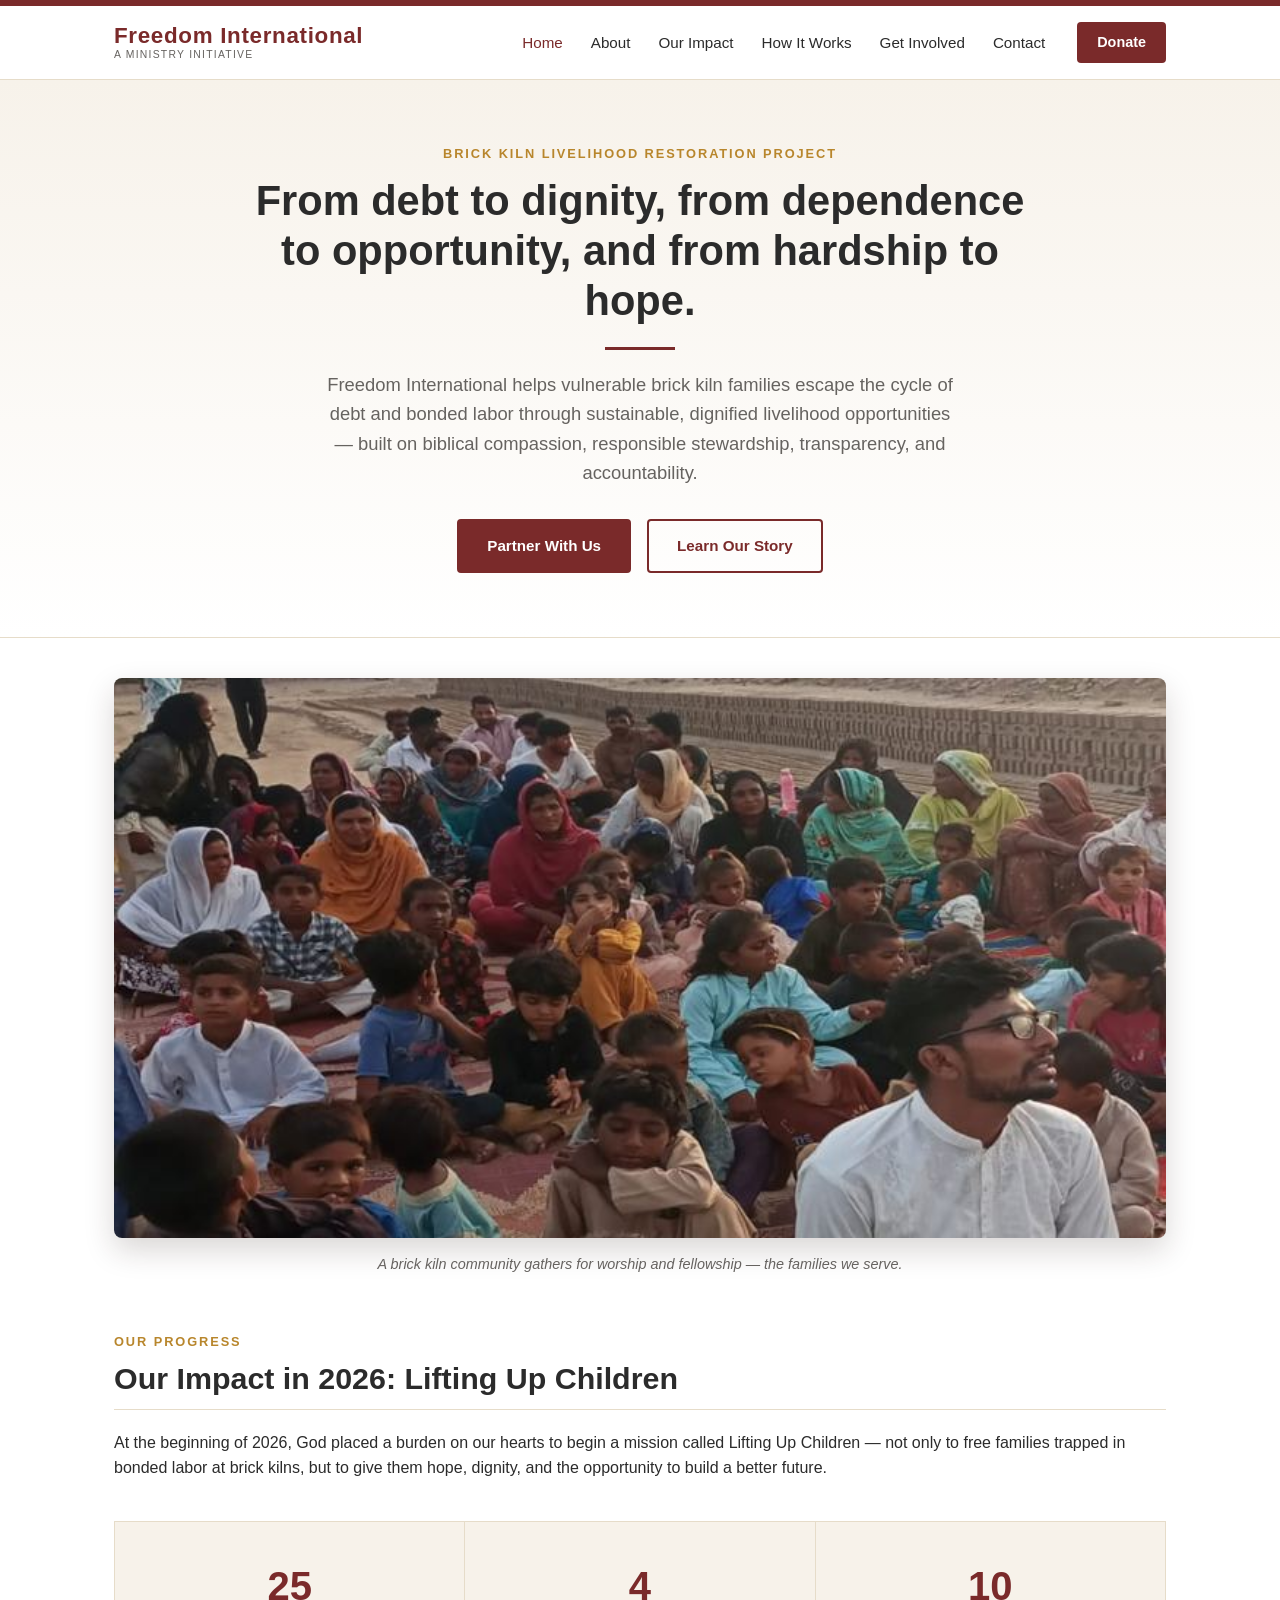
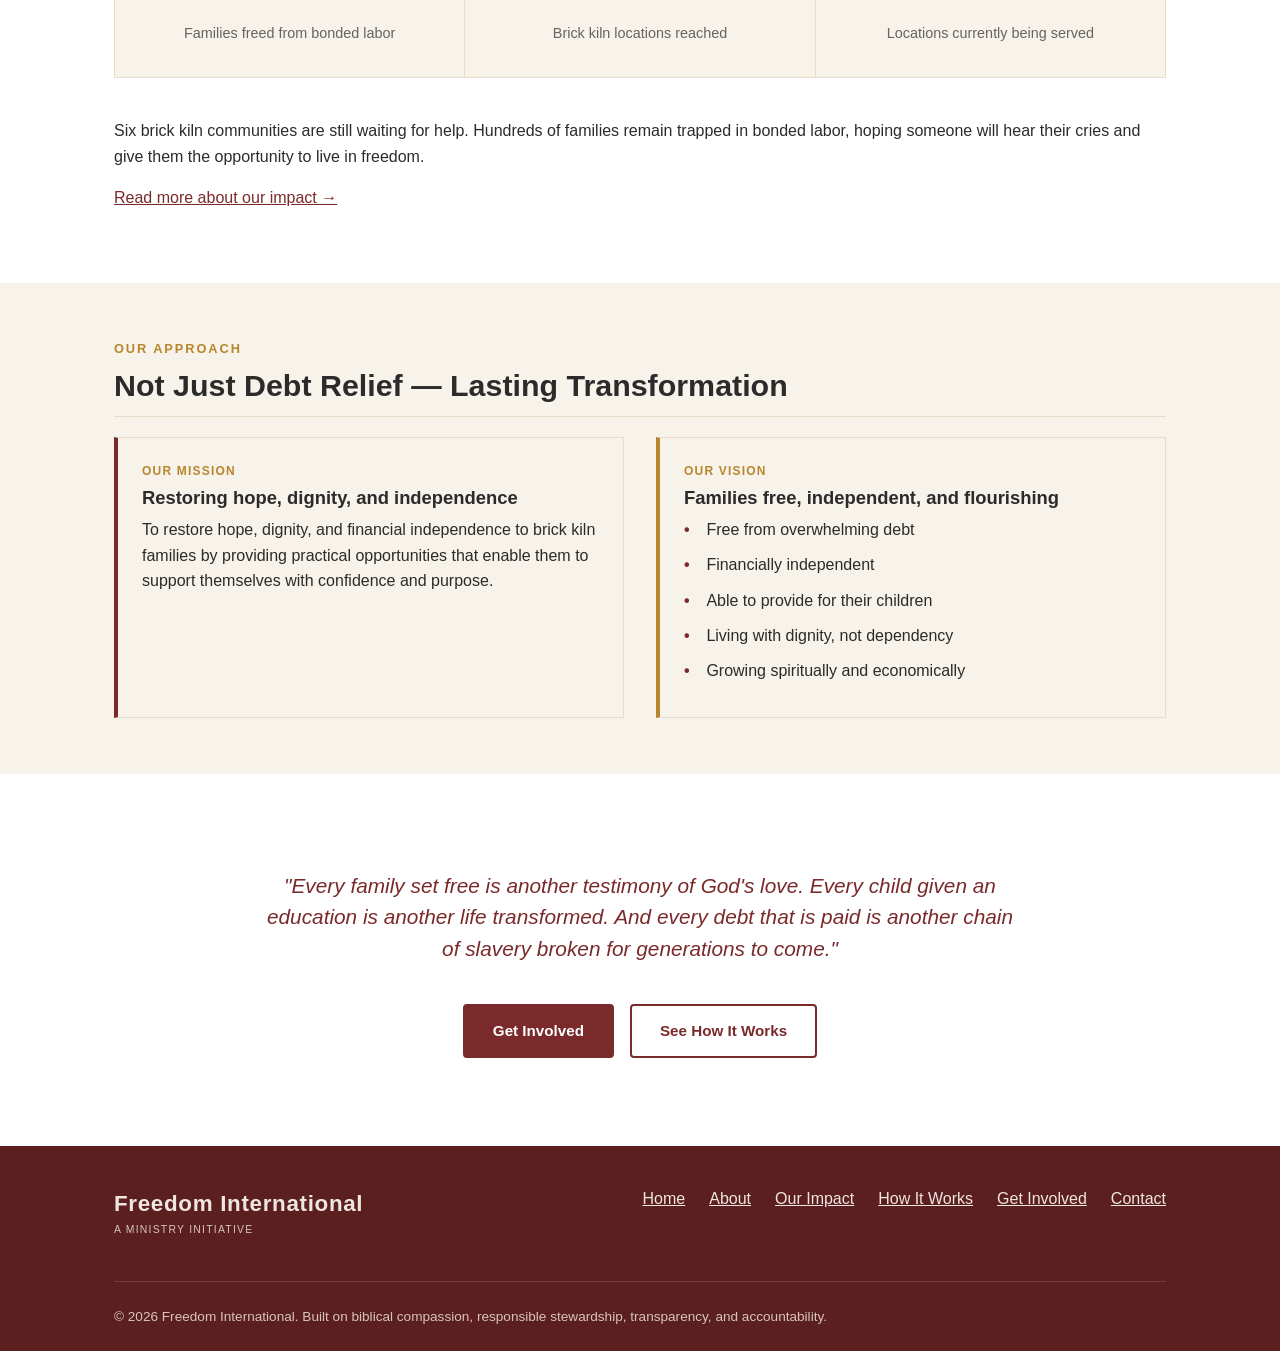
==== index.html @ 9e9b5066 "Add community photo to homepage Feature a photo of a brick kiln community gathered for worship and m" ====
<!DOCTYPE html>
<html lang="en">
<head>
<meta charset="UTF-8">
<meta name="viewport" content="width=device-width, initial-scale=1.0">
<title>Freedom International | Brick Kiln Livelihood Restoration Project</title>
<meta name="description" content="Freedom International helps brick kiln families in bonded labor move from debt to dignity through debt relief, livelihood opportunities, and education.">
<link rel="stylesheet" href="styles.css">
</head>
<body>
<div class="top-bar"></div>

<header class="site-header">
  <div class="container">
    <a href="index.html" class="brand">
      <span class="brand-name">Freedom International</span>
      <span class="brand-tagline">A Ministry Initiative</span>
    </a>
    <button class="nav-toggle" aria-label="Toggle menu" aria-expanded="false">
      <span></span><span></span><span></span>
    </button>
    <div class="nav-right">
      <nav class="main-nav">
        <ul>
          <li><a href="index.html" class="active">Home</a></li>
          <li><a href="about.html">About</a></li>
          <li><a href="impact.html">Our Impact</a></li>
          <li><a href="how-it-works.html">How It Works</a></li>
          <li><a href="get-involved.html">Get Involved</a></li>
          <li><a href="contact.html">Contact</a></li>
        </ul>
      </nav>
      <a href="get-involved.html" class="header-cta">Donate</a>
    </div>
  </div>
</header>

<section class="hero">
  <div class="container">
    <div class="eyebrow">Brick Kiln Livelihood Restoration Project</div>
    <h1>From debt to dignity, from dependence to opportunity, and from hardship to hope.</h1>
    <hr class="hero-rule">
    <p class="lead">Freedom International helps vulnerable brick kiln families escape the cycle of debt and bonded labor through sustainable, dignified livelihood opportunities &mdash; built on biblical compassion, responsible stewardship, transparency, and accountability.</p>
    <div class="btn-row">
      <a href="get-involved.html" class="btn btn-primary">Partner With Us</a>
      <a href="about.html" class="btn btn-secondary">Learn Our Story</a>
    </div>
  </div>
</section>

<section class="photo-feature">
  <div class="container">
    <figure>
      <img src="assets/brick-kiln-community-gathering.jpg" alt="Families gathered together near a brick kiln for worship and music" loading="lazy">
      <figcaption>A brick kiln community gathers for worship and fellowship &mdash; the families we serve.</figcaption>
    </figure>
  </div>
</section>

<section class="section">
  <div class="container">
    <div class="eyebrow">Our Progress</div>
    <h2>Our Impact in 2026: Lifting Up Children</h2>
    <p>At the beginning of 2026, God placed a burden on our hearts to begin a mission called Lifting Up Children &mdash; not only to free families trapped in bonded labor at brick kilns, but to give them hope, dignity, and the opportunity to build a better future.</p>
    <div class="stats">
      <div class="stat">
        <div class="number">25</div>
        <div class="label">Families freed from bonded labor</div>
      </div>
      <div class="stat">
        <div class="number">4</div>
        <div class="label">Brick kiln locations reached</div>
      </div>
      <div class="stat">
        <div class="number">10</div>
        <div class="label">Locations currently being served</div>
      </div>
    </div>
    <p>Six brick kiln communities are still waiting for help. Hundreds of families remain trapped in bonded labor, hoping someone will hear their cries and give them the opportunity to live in freedom.</p>
    <p><a href="impact.html">Read more about our impact &rarr;</a></p>
  </div>
</section>

<section class="section section-alt">
  <div class="container">
    <div class="eyebrow">Our Approach</div>
    <h2>Not Just Debt Relief &mdash; Lasting Transformation</h2>
    <div class="two-col">
      <div class="callout">
        <div class="callout-label">Our Mission</div>
        <h3>Restoring hope, dignity, and independence</h3>
        <p>To restore hope, dignity, and financial independence to brick kiln families by providing practical opportunities that enable them to support themselves with confidence and purpose.</p>
      </div>
      <div class="callout gold">
        <div class="callout-label">Our Vision</div>
        <h3>Families free, independent, and flourishing</h3>
        <ul class="check-list">
          <li>Free from overwhelming debt</li>
          <li>Financially independent</li>
          <li>Able to provide for their children</li>
          <li>Living with dignity, not dependency</li>
          <li>Growing spiritually and economically</li>
        </ul>
      </div>
    </div>
  </div>
</section>

<section class="section">
  <div class="container">
    <p class="pull-quote">"Every family set free is another testimony of God's love. Every child given an education is another life transformed. And every debt that is paid is another chain of slavery broken for generations to come."</p>
    <div class="btn-row">
      <a href="get-involved.html" class="btn btn-primary">Get Involved</a>
      <a href="how-it-works.html" class="btn btn-secondary">See How It Works</a>
    </div>
  </div>
</section>

<footer class="site-footer">
  <div class="container">
    <div class="footer-grid">
      <div>
        <span class="brand-name" style="color:#f0e6e0;">Freedom International</span>
        <p class="brand-tagline" style="color:#d8c4bd;">A Ministry Initiative</p>
      </div>
      <nav class="footer-nav">
        <ul>
          <li><a href="index.html">Home</a></li>
          <li><a href="about.html">About</a></li>
          <li><a href="impact.html">Our Impact</a></li>
          <li><a href="how-it-works.html">How It Works</a></li>
          <li><a href="get-involved.html">Get Involved</a></li>
          <li><a href="contact.html">Contact</a></li>
        </ul>
      </nav>
    </div>
    <div class="footer-note">&copy; 2026 Freedom International. Built on biblical compassion, responsible stewardship, transparency, and accountability.</div>
  </div>
</footer>

<script src="script.js"></script>
</body>
</html>
---- styles.css ----
/* Freedom International — shared site styles */

:root {
  --maroon: #7a2a2a;
  --maroon-dark: #5c1f1f;
  --gold: #b8862c;
  --cream: #f7f2ea;
  --cream-border: #e6dcc9;
  --text: #2b2b2b;
  --text-light: #666360;
  --white: #ffffff;
  --font-heading: 'Helvetica Neue', Helvetica, Arial, sans-serif;
  --font-sans: -apple-system, BlinkMacSystemFont, 'Segoe UI', Roboto, Helvetica, Arial, sans-serif;
  --max-width: 1100px;
}

* {
  box-sizing: border-box;
}

html {
  scroll-behavior: smooth;
}

body {
  margin: 0;
  font-family: var(--font-sans);
  color: var(--text);
  line-height: 1.6;
  background: var(--white);
}

img {
  max-width: 100%;
  display: block;
}

a {
  color: var(--maroon);
}

h1, h2, h3, h4 {
  font-family: var(--font-heading);
  color: var(--text);
  line-height: 1.2;
  margin: 0 0 0.5em;
}

p {
  margin: 0 0 1em;
}

.container {
  max-width: var(--max-width);
  margin: 0 auto;
  padding: 0 1.5rem;
}

/* Top accent bar */
.top-bar {
  height: 6px;
  background: var(--maroon);
}

/* Header / nav */
.site-header {
  background: var(--white);
  border-bottom: 1px solid var(--cream-border);
  position: sticky;
  top: 0;
  z-index: 100;
}

.site-header .container {
  display: flex;
  align-items: center;
  justify-content: space-between;
  padding-top: 1rem;
  padding-bottom: 1rem;
}

.brand {
  display: flex;
  flex-direction: column;
  text-decoration: none;
  line-height: 1.1;
}

.brand-name {
  font-family: var(--font-heading);
  font-size: 1.4rem;
  font-weight: bold;
  color: var(--maroon);
  letter-spacing: 0.03em;
}

.brand-tagline {
  font-size: 0.65rem;
  letter-spacing: 0.12em;
  color: var(--text-light);
  text-transform: uppercase;
}

.nav-toggle {
  display: none;
  flex-direction: column;
  justify-content: center;
  gap: 5px;
  width: 32px;
  height: 32px;
  background: none;
  border: none;
  cursor: pointer;
  padding: 0;
}

.nav-toggle span {
  display: block;
  height: 2px;
  background: var(--maroon);
  border-radius: 1px;
}

.main-nav ul {
  display: flex;
  gap: 1.75rem;
  list-style: none;
  margin: 0;
  padding: 0;
}

.main-nav a {
  color: var(--text);
  text-decoration: none;
  font-size: 0.95rem;
  font-weight: 500;
}

.main-nav a:hover,
.main-nav a.active {
  color: var(--maroon);
}

.header-cta {
  display: inline-block;
  background: var(--maroon);
  color: var(--white) !important;
  padding: 0.55rem 1.25rem;
  border-radius: 4px;
  text-decoration: none;
  font-weight: 600;
  font-size: 0.9rem;
  white-space: nowrap;
}

.header-cta:hover {
  background: var(--maroon-dark);
}

.nav-right {
  display: flex;
  align-items: center;
  gap: 2rem;
}

/* Hero */
.hero {
  background: linear-gradient(180deg, var(--cream) 0%, var(--white) 100%);
  padding: 4rem 0;
  text-align: center;
  border-bottom: 1px solid var(--cream-border);
}

.hero .eyebrow {
  text-transform: uppercase;
  letter-spacing: 0.15em;
  color: var(--gold);
  font-size: 0.8rem;
  font-weight: 700;
  margin-bottom: 0.75rem;
}

.hero h1 {
  font-size: 2.6rem;
  max-width: 780px;
  margin-left: auto;
  margin-right: auto;
}

.hero .lead {
  font-size: 1.15rem;
  color: var(--text-light);
  max-width: 640px;
  margin: 1rem auto 2rem;
}

.hero-rule {
  width: 70px;
  height: 3px;
  background: var(--maroon);
  margin: 1.25rem auto;
  border: none;
}

.btn-row {
  display: flex;
  gap: 1rem;
  justify-content: center;
  flex-wrap: wrap;
}

.btn {
  display: inline-block;
  padding: 0.8rem 1.75rem;
  border-radius: 4px;
  text-decoration: none;
  font-weight: 600;
  font-size: 0.95rem;
  border: 2px solid var(--maroon);
}

.btn-primary {
  background: var(--maroon);
  color: var(--white);
}

.btn-primary:hover {
  background: var(--maroon-dark);
  border-color: var(--maroon-dark);
}

.btn-secondary {
  background: transparent;
  color: var(--maroon);
}

.btn-secondary:hover {
  background: var(--cream);
}

/* Stats */
.stats {
  display: grid;
  grid-template-columns: repeat(auto-fit, minmax(160px, 1fr));
  gap: 1px;
  background: var(--cream-border);
  border: 1px solid var(--cream-border);
  margin: 2.5rem 0;
}

.stat {
  background: var(--cream);
  text-align: center;
  padding: 2rem 1rem;
}

.stat .number {
  font-family: var(--font-heading);
  font-size: 2.5rem;
  color: var(--maroon);
  font-weight: bold;
}

.stat .label {
  font-size: 0.9rem;
  color: var(--text-light);
  margin-top: 0.25rem;
}

/* Feature photo */
.photo-feature {
  padding: 2.5rem 0 0;
}

.photo-feature figure {
  margin: 0;
}

.photo-feature img {
  width: 100%;
  max-height: 560px;
  object-fit: cover;
  border-radius: 8px;
  box-shadow: 0 12px 30px rgba(43, 30, 20, 0.18);
}

.photo-feature figcaption {
  text-align: center;
  font-style: italic;
  color: var(--text-light);
  font-size: 0.9rem;
  margin-top: 0.9rem;
}

/* Sections */
.section {
  padding: 3.5rem 0;
}

.section-alt {
  background: var(--cream);
}

.eyebrow {
  text-transform: uppercase;
  letter-spacing: 0.15em;
  color: var(--gold);
  font-size: 0.8rem;
  font-weight: 700;
  margin-bottom: 0.5rem;
}

.section h2 {
  font-size: 1.9rem;
  border-bottom: 1px solid var(--cream-border);
  padding-bottom: 0.75rem;
  margin-bottom: 1.25rem;
}

.two-col {
  display: grid;
  grid-template-columns: 1fr 1fr;
  gap: 2rem;
}

@media (max-width: 700px) {
  .two-col {
    grid-template-columns: 1fr;
  }
}

/* Boxed callouts (mirrors PDF's cream boxes with colored left border) */
.callout {
  background: var(--cream);
  border: 1px solid var(--cream-border);
  border-left: 4px solid var(--maroon);
  padding: 1.5rem;
}

.callout.gold {
  border-left-color: var(--gold);
}

.callout .callout-label {
  text-transform: uppercase;
  letter-spacing: 0.1em;
  font-size: 0.75rem;
  color: var(--gold);
  font-weight: 700;
  margin-bottom: 0.4rem;
}

.callout h3 {
  font-size: 1.15rem;
  margin-bottom: 0.5rem;
}

/* Lists */
.check-list {
  list-style: none;
  padding: 0;
  margin: 0;
}

.check-list li {
  position: relative;
  padding-left: 1.4rem;
  margin-bottom: 0.6rem;
}

.check-list li::before {
  content: '\2022';
  color: var(--maroon);
  position: absolute;
  left: 0;
  font-weight: bold;
}

/* Numbered process steps */
.steps {
  display: grid;
  grid-template-columns: repeat(auto-fit, minmax(220px, 1fr));
  gap: 1px;
  background: var(--cream-border);
  border: 1px solid var(--cream-border);
}

.step {
  background: var(--cream);
  padding: 1.5rem;
  text-align: center;
}

.step .step-number {
  font-family: var(--font-heading);
  font-size: 1.6rem;
  color: var(--maroon);
  font-weight: bold;
  margin-bottom: 0.4rem;
}

/* Pull quote */
.pull-quote {
  font-family: var(--font-heading);
  font-style: italic;
  font-size: 1.3rem;
  color: var(--maroon);
  text-align: center;
  max-width: 760px;
  margin: 2.5rem auto;
  line-height: 1.5;
}

/* Cards (opportunities grid) */
.card-grid {
  display: grid;
  grid-template-columns: repeat(auto-fit, minmax(240px, 1fr));
  gap: 1.25rem;
}

.card {
  border: 1px solid var(--cream-border);
  border-radius: 6px;
  padding: 1.5rem;
}

.card h3 {
  font-size: 1.05rem;
  color: var(--maroon);
}

/* Simple form */
.form-field {
  margin-bottom: 1.25rem;
}

.form-field label {
  display: block;
  font-weight: 600;
  margin-bottom: 0.35rem;
  font-size: 0.9rem;
}

.form-field input,
.form-field textarea {
  width: 100%;
  padding: 0.65rem 0.8rem;
  border: 1px solid var(--cream-border);
  border-radius: 4px;
  font-family: inherit;
  font-size: 1rem;
}

.form-field textarea {
  resize: vertical;
  min-height: 140px;
}

/* Footer */
.site-footer {
  background: var(--maroon-dark);
  color: #f0e6e0;
  padding: 2.5rem 0 1.5rem;
  margin-top: 2rem;
}

.site-footer a {
  color: #f0e6e0;
}

.footer-grid {
  display: flex;
  justify-content: space-between;
  flex-wrap: wrap;
  gap: 2rem;
}

.footer-nav ul {
  list-style: none;
  padding: 0;
  margin: 0;
  display: flex;
  gap: 1.5rem;
  flex-wrap: wrap;
}

.footer-note {
  margin-top: 2rem;
  padding-top: 1.5rem;
  border-top: 1px solid rgba(255,255,255,0.15);
  font-size: 0.85rem;
  color: #d8c4bd;
}

/* Mobile nav */
@media (max-width: 800px) {
  .nav-toggle {
    display: flex;
  }

  .nav-right {
    position: fixed;
    top: 65px;
    left: 0;
    right: 0;
    background: var(--white);
    border-bottom: 1px solid var(--cream-border);
    flex-direction: column;
    align-items: stretch;
    padding: 1rem 1.5rem 1.5rem;
    gap: 1rem;
    display: none;
  }

  .nav-right.open {
    display: flex;
  }

  .main-nav ul {
    flex-direction: column;
    gap: 1rem;
  }

  .header-cta {
    text-align: center;
  }

  .hero h1 {
    font-size: 2rem;
  }
}
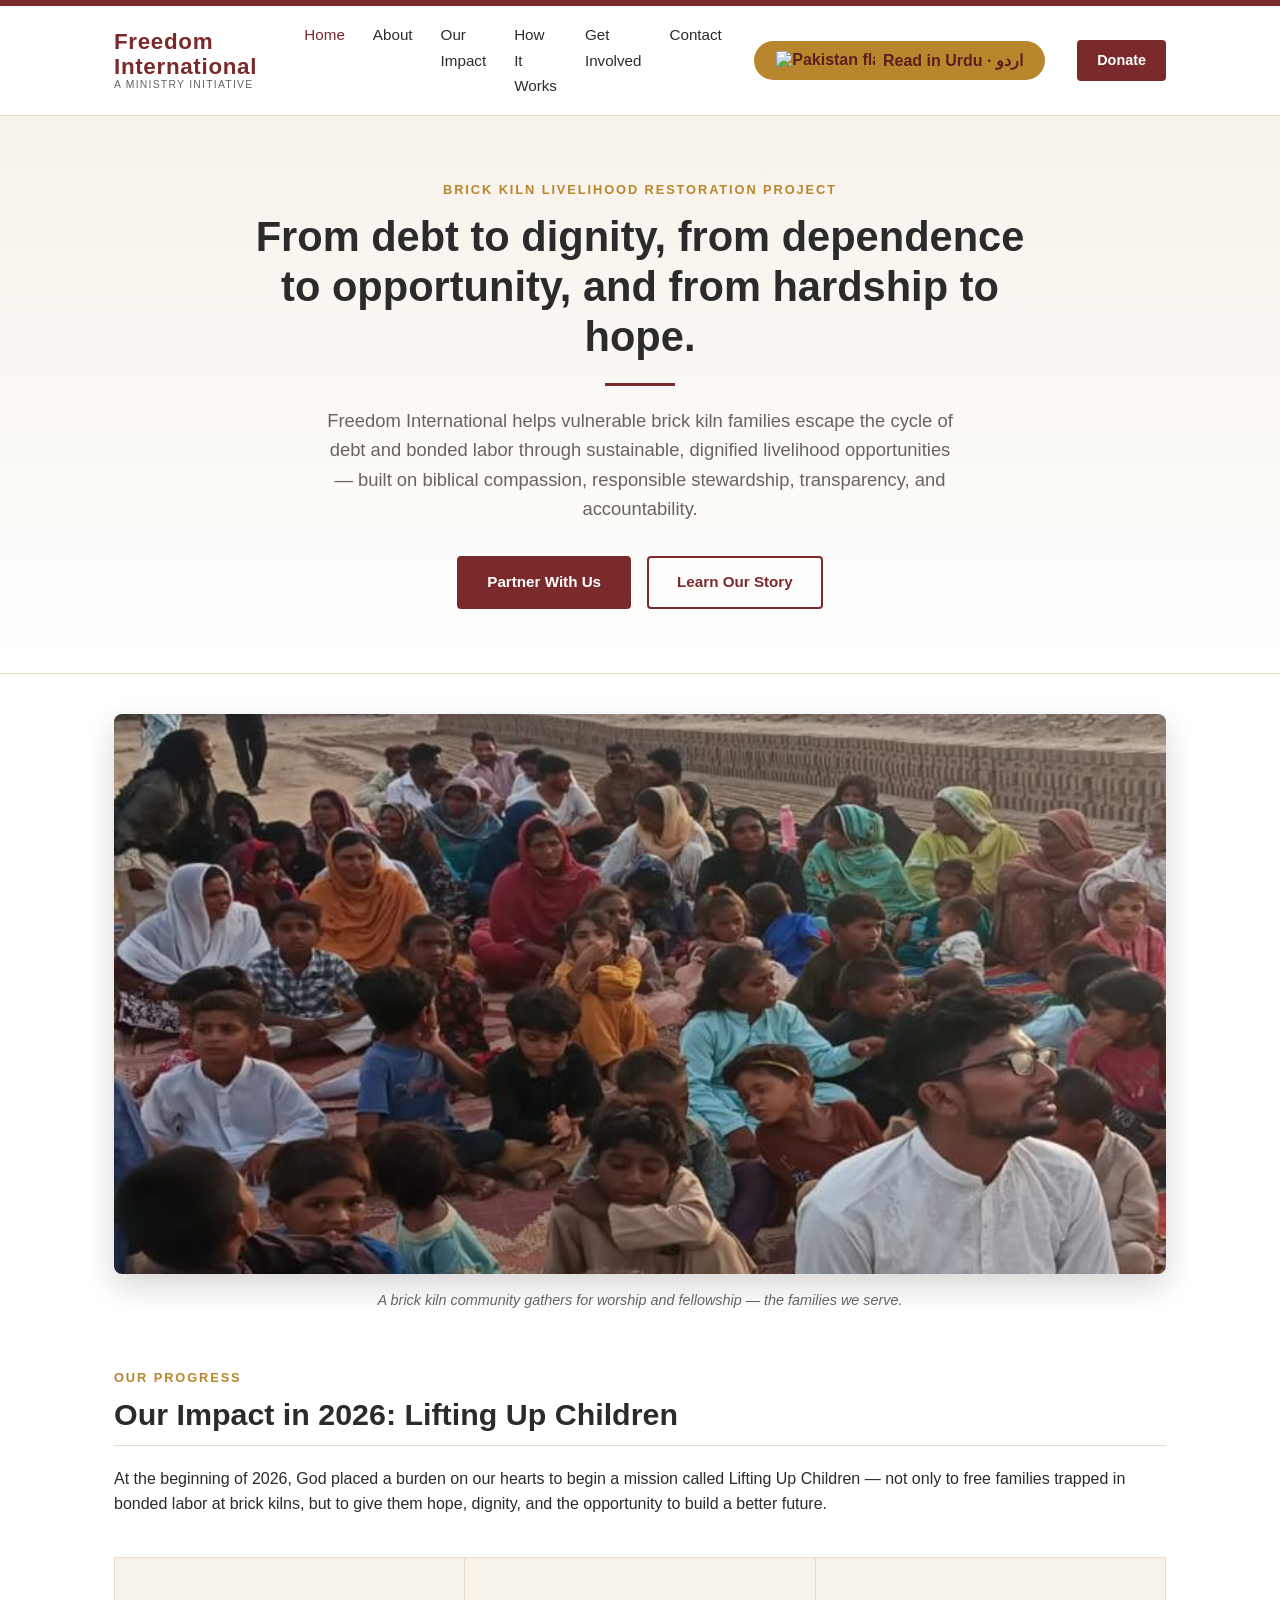
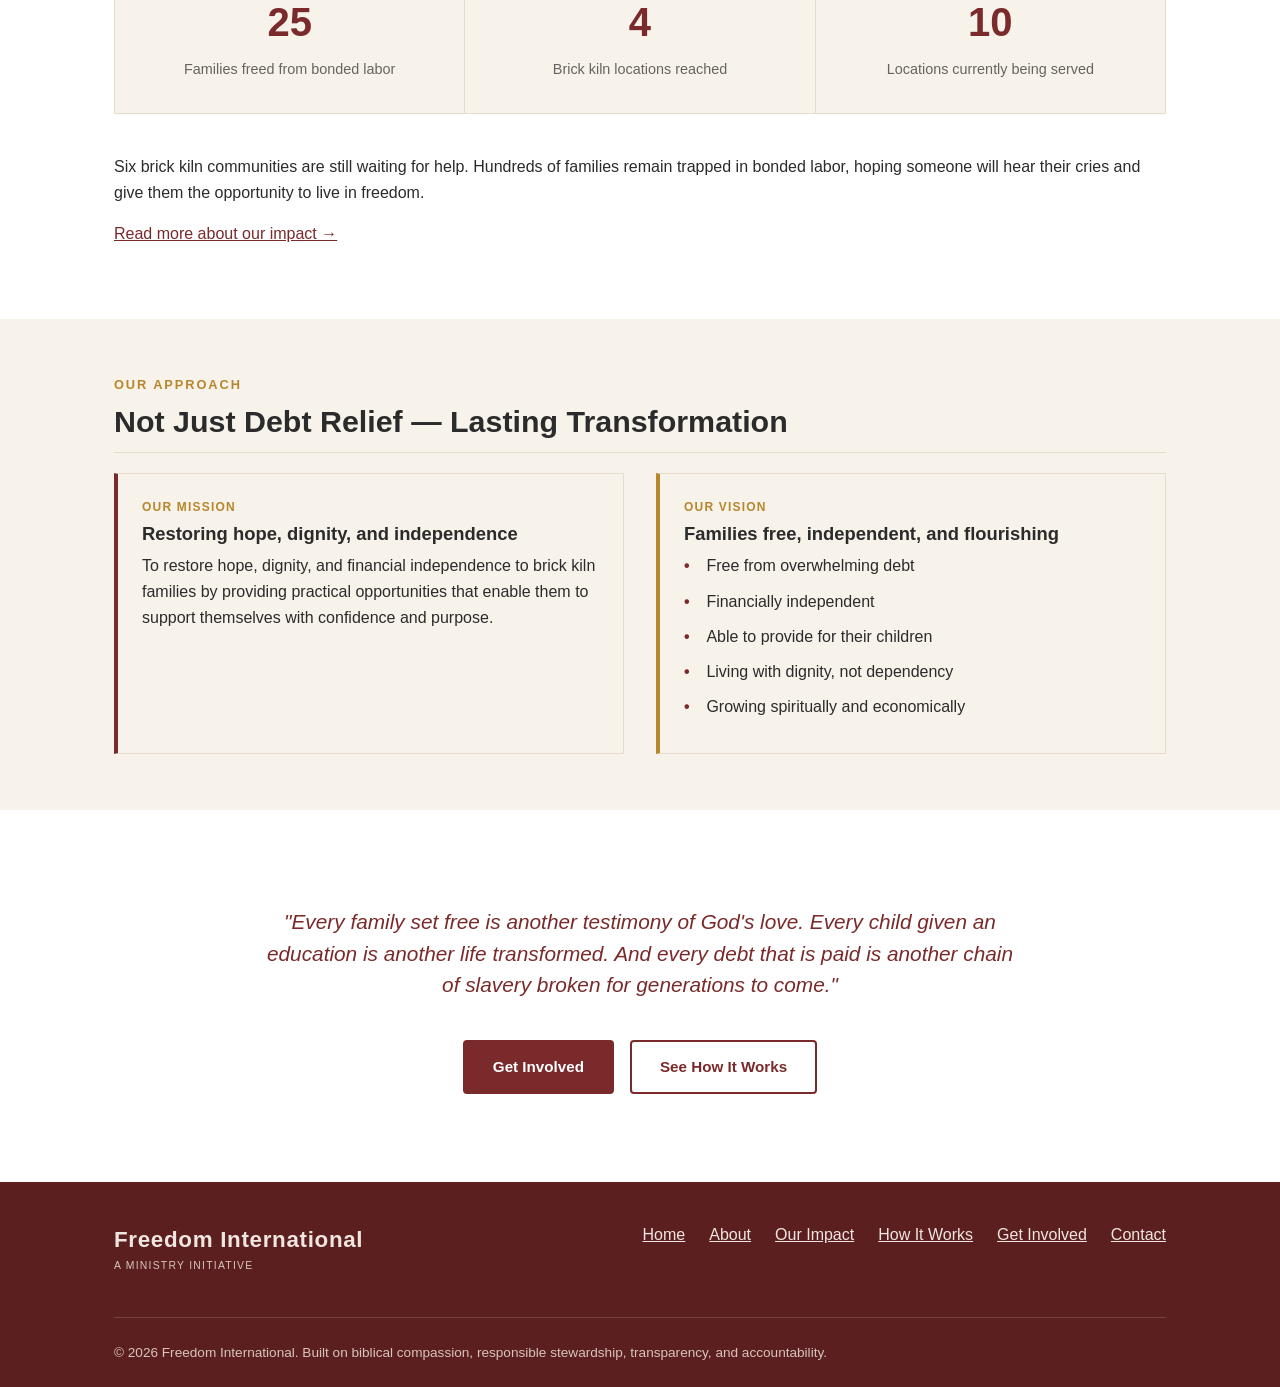
==== commit 7f9d3e7d: "Add Urdu translation toggle to the nav bar Adds a clearly-labeled "Read in Urdu / اردو" button (with" ====
--- a/index.html
+++ b/index.html
@@ -30,10 +30,12 @@
           <li><a href="contact.html">Contact</a></li>
         </ul>
       </nav>
+      <button id="lang-toggle" class="lang-toggle-btn notranslate" translate="no"><img src="https://flagcdn.com/20x15/pk.png" alt="Pakistan flag" style="vertical-align:middle;margin-right:8px;border-radius:2px;"> Read in Urdu &middot; اردو</button>
       <a href="get-involved.html" class="header-cta">Donate</a>
     </div>
   </div>
 </header>
+<div id="google_translate_element" style="display:none;"></div>
 
 <section class="hero">
   <div class="container">
@@ -139,5 +141,7 @@
 </footer>
 
 <script src="script.js"></script>
+<script src="translate.js"></script>
+<script src="//translate.google.com/translate_a/element.js?cb=googleTranslateElementInit"></script>
 </body>
 </html>
--- a/styles.css
+++ b/styles.css
@@ -163,6 +163,26 @@
   gap: 2rem;
 }
 
+.lang-toggle-btn {
+  display: inline-flex;
+  align-items: center;
+  background: var(--gold);
+  color: var(--maroon-dark);
+  border: none;
+  border-radius: 24px;
+  padding: 0.65rem 1.4rem;
+  font-family: inherit;
+  font-size: 1rem;
+  font-weight: 700;
+  white-space: nowrap;
+  cursor: pointer;
+  transition: background 0.2s ease;
+}
+
+.lang-toggle-btn:hover {
+  background: #a3761f;
+}
+
 /* Hero */
 .hero {
   background: linear-gradient(180deg, var(--cream) 0%, var(--white) 100%);
@@ -525,6 +545,10 @@
     text-align: center;
   }
 
+  .lang-toggle-btn {
+    justify-content: center;
+  }
+
   .hero h1 {
     font-size: 2rem;
   }
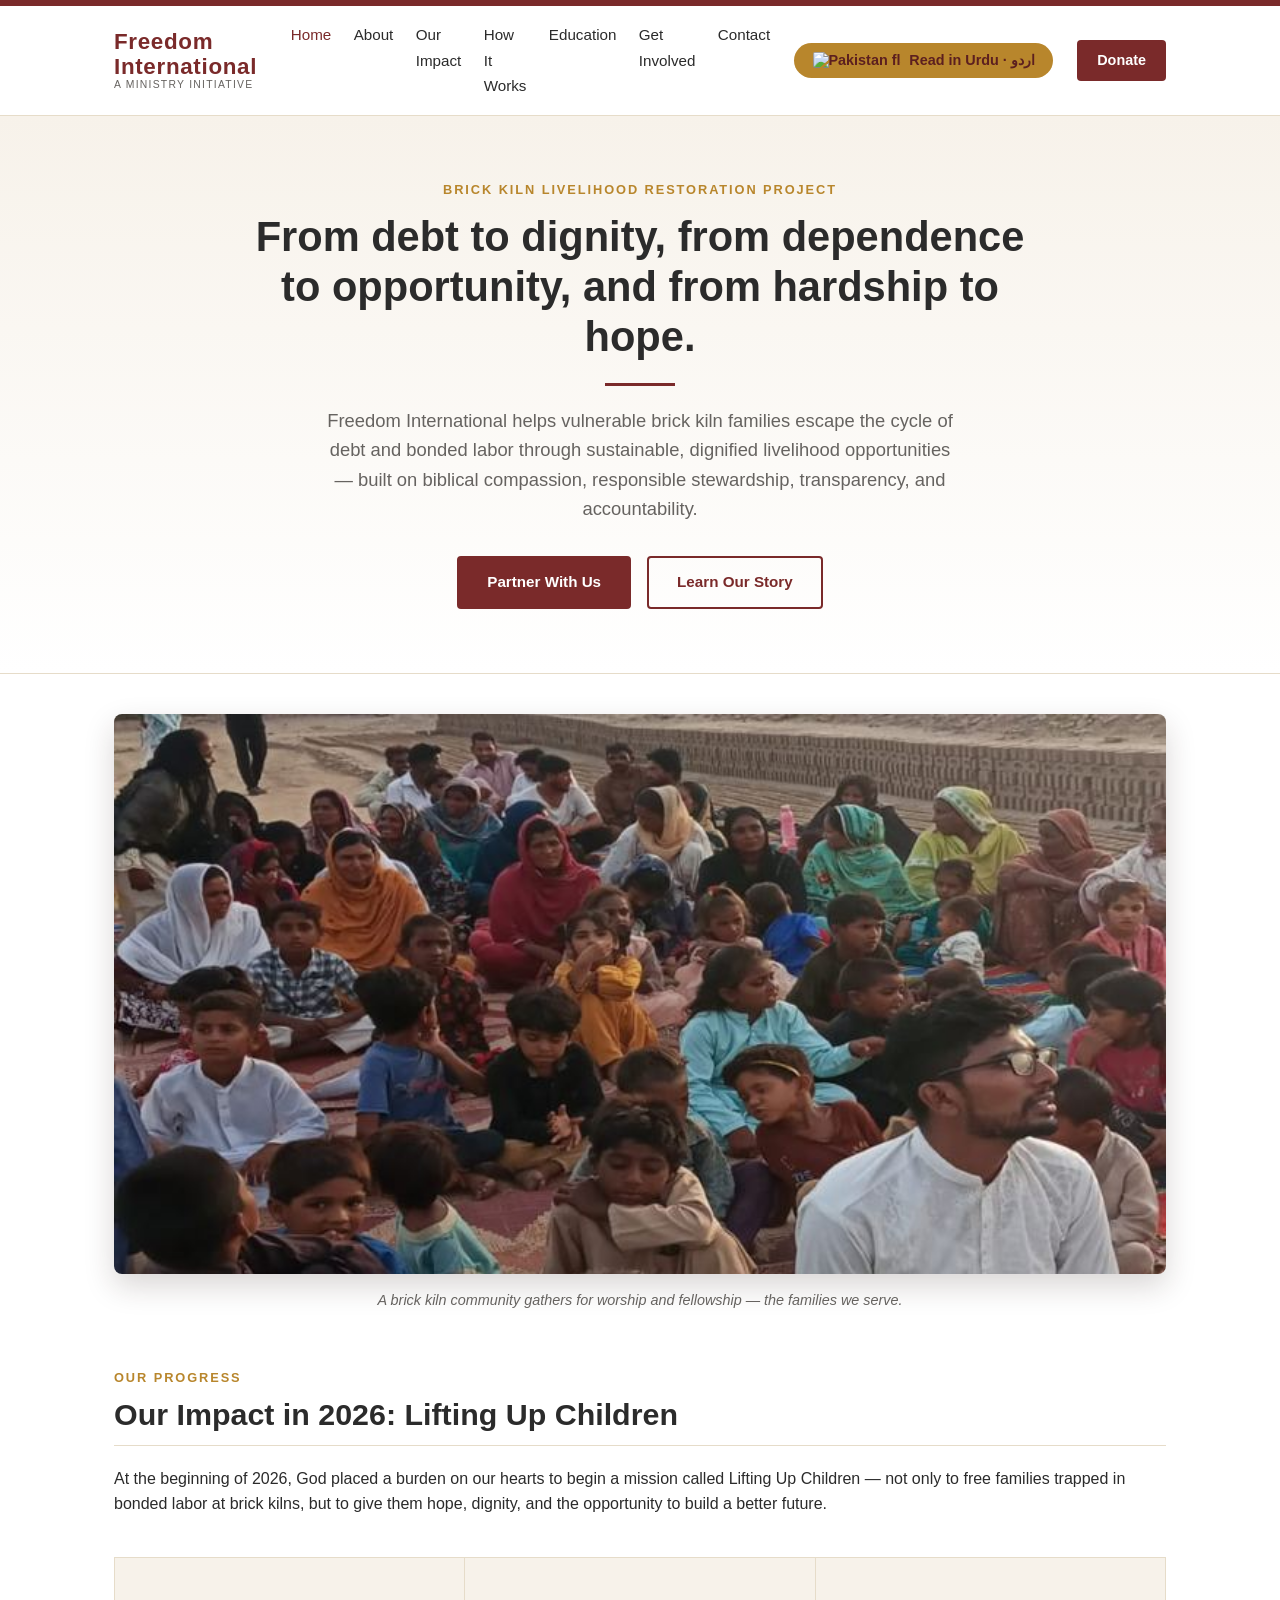
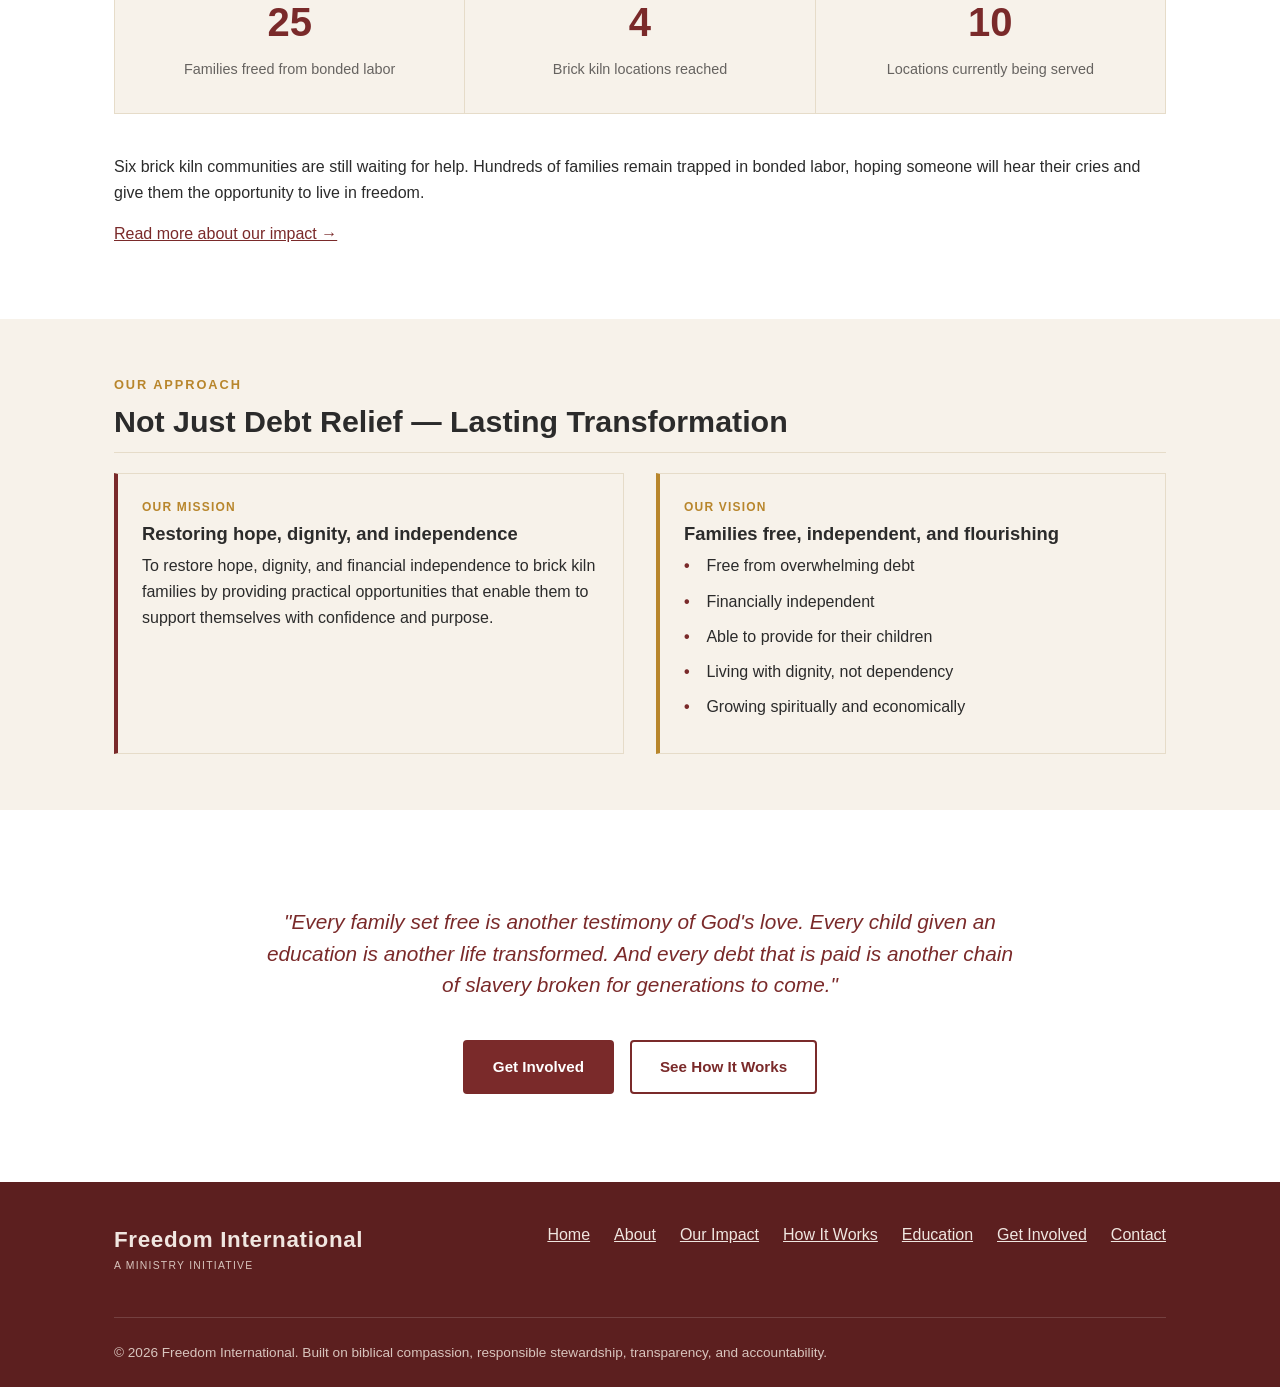
==== commit 8ab111cb: "Add Education page and update nav New education.html covers the "Educating the Next Generation" cont" ====
--- a/index.html
+++ b/index.html
@@ -26,6 +26,7 @@
           <li><a href="about.html">About</a></li>
           <li><a href="impact.html">Our Impact</a></li>
           <li><a href="how-it-works.html">How It Works</a></li>
+          <li><a href="education.html">Education</a></li>
           <li><a href="get-involved.html">Get Involved</a></li>
           <li><a href="contact.html">Contact</a></li>
         </ul>
@@ -131,6 +132,7 @@
           <li><a href="about.html">About</a></li>
           <li><a href="impact.html">Our Impact</a></li>
           <li><a href="how-it-works.html">How It Works</a></li>
+          <li><a href="education.html">Education</a></li>
           <li><a href="get-involved.html">Get Involved</a></li>
           <li><a href="contact.html">Contact</a></li>
         </ul>
--- a/styles.css
+++ b/styles.css
@@ -123,7 +123,7 @@
 
 .main-nav ul {
   display: flex;
-  gap: 1.75rem;
+  gap: 1.4rem;
   list-style: none;
   margin: 0;
   padding: 0;
@@ -160,7 +160,7 @@
 .nav-right {
   display: flex;
   align-items: center;
-  gap: 2rem;
+  gap: 1.5rem;
 }
 
 .lang-toggle-btn {
@@ -170,9 +170,9 @@
   color: var(--maroon-dark);
   border: none;
   border-radius: 24px;
-  padding: 0.65rem 1.4rem;
+  padding: 0.6rem 1.15rem;
   font-family: inherit;
-  font-size: 1rem;
+  font-size: 0.9rem;
   font-weight: 700;
   white-space: nowrap;
   cursor: pointer;
@@ -513,7 +513,7 @@
 }
 
 /* Mobile nav */
-@media (max-width: 800px) {
+@media (max-width: 1100px) {
   .nav-toggle {
     display: flex;
   }
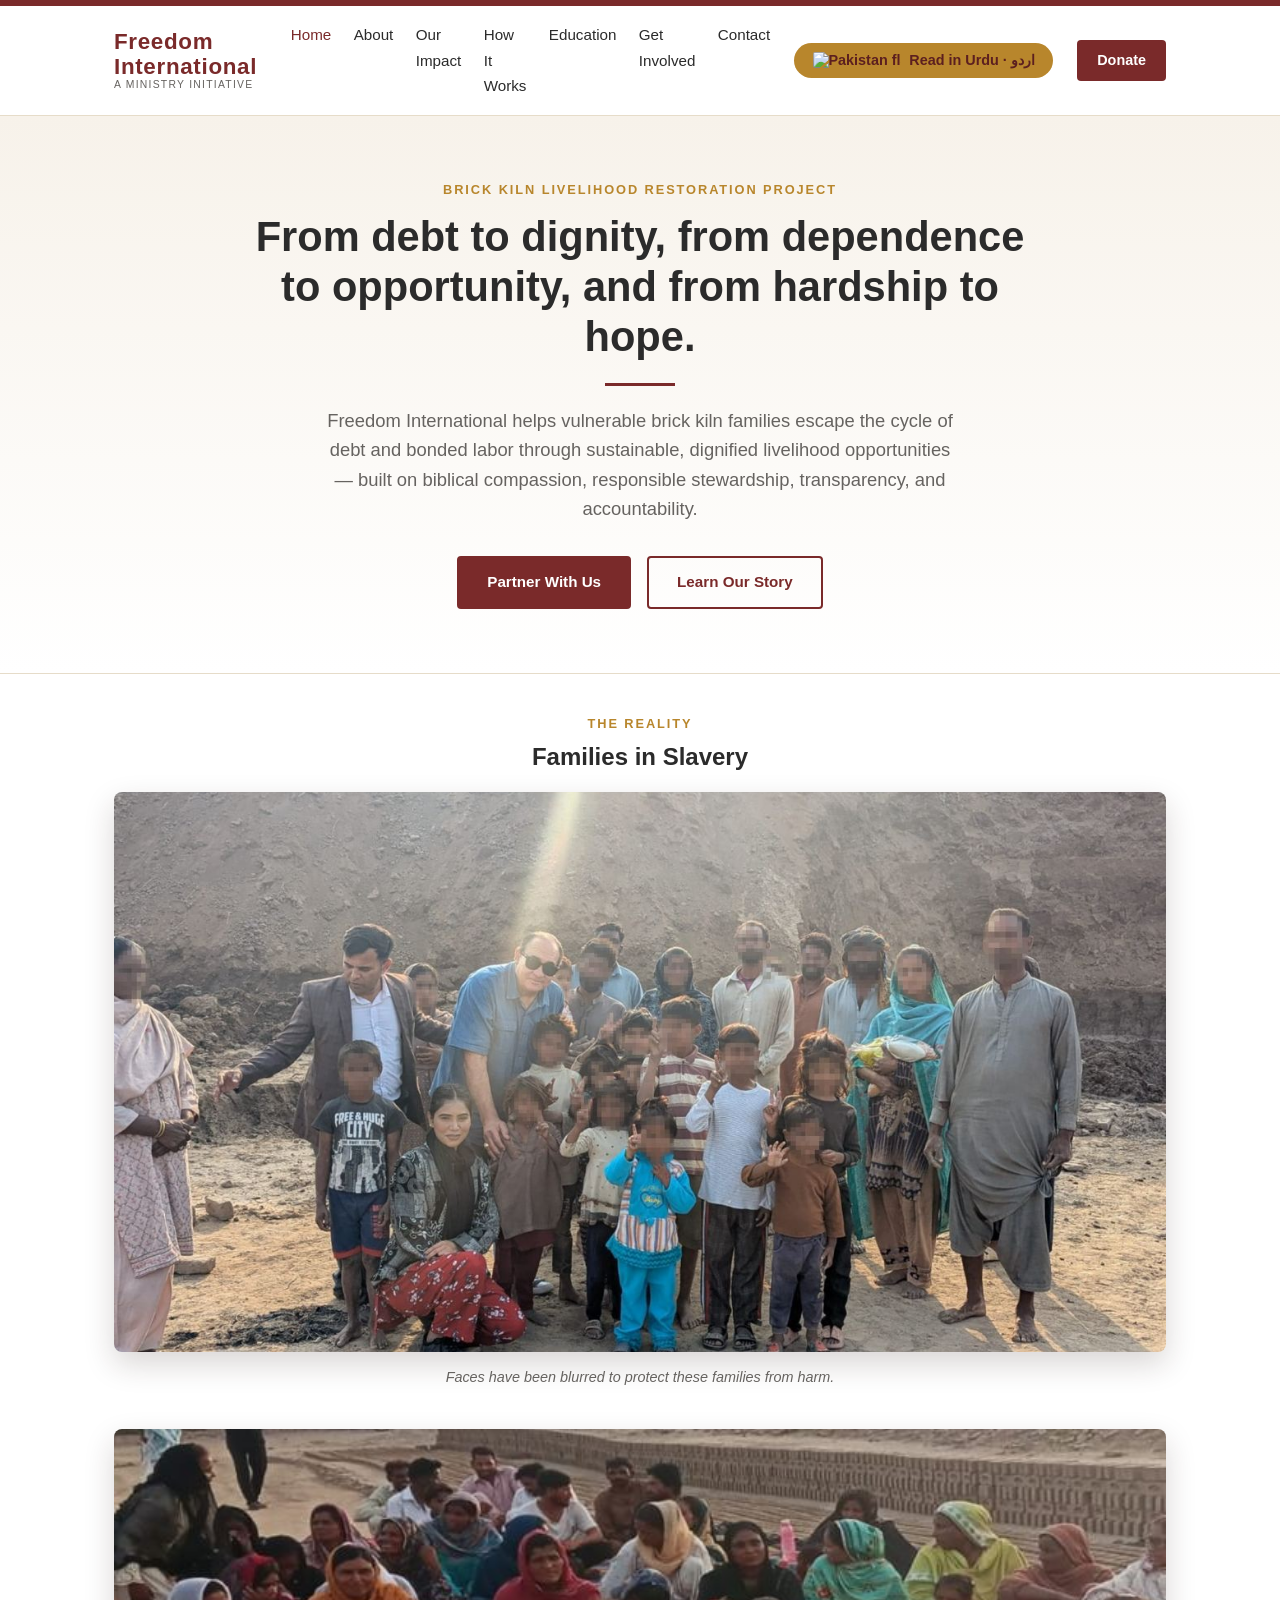
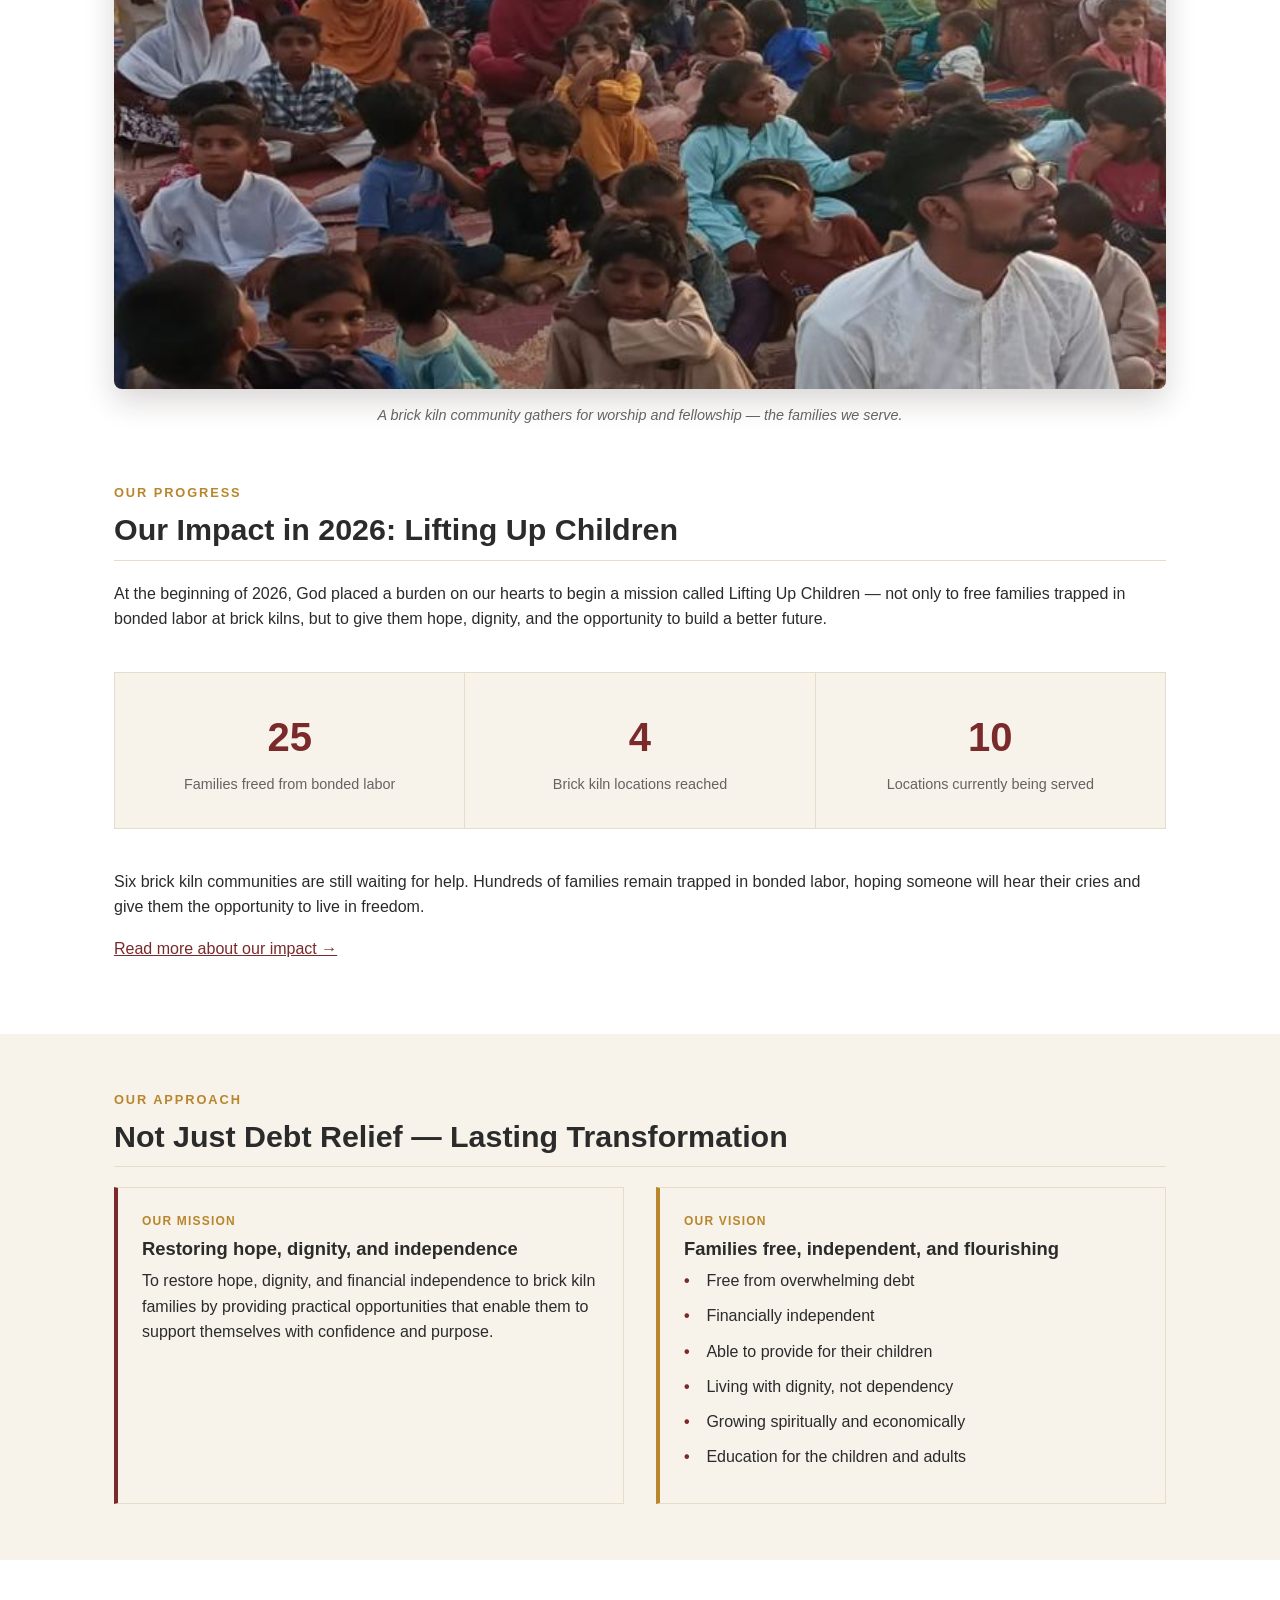
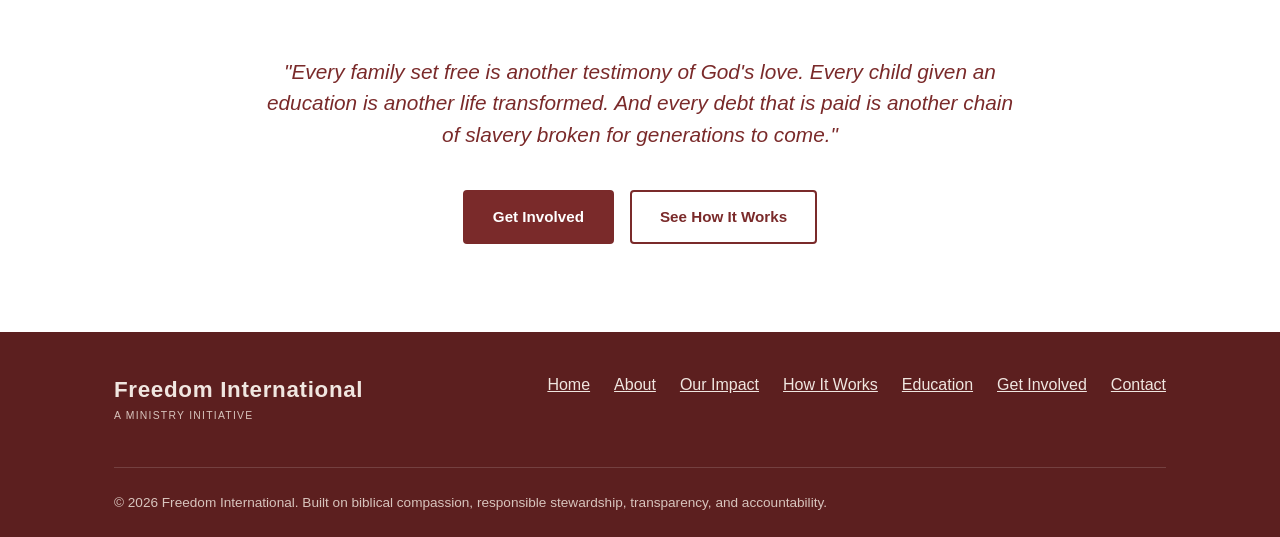
==== commit df07416e: "Add "Families in Slavery" photo to homepage Adds a titled photo section above the existing community" ====
--- a/index.html
+++ b/index.html
@@ -53,6 +53,17 @@
 
 <section class="photo-feature">
   <div class="container">
+    <div class="eyebrow">The Reality</div>
+    <h2>Families in Slavery</h2>
+    <figure>
+      <img src="assets/families.jpg" alt="A family and their children living in bonded labor at a brick kiln, faces blurred for their protection" loading="lazy">
+      <figcaption>Faces have been blurred to protect these families from harm.</figcaption>
+    </figure>
+  </div>
+</section>
+
+<section class="photo-feature">
+  <div class="container">
     <figure>
       <img src="assets/brick-kiln-community-gathering.jpg" alt="Families gathered together near a brick kiln for worship and music" loading="lazy">
       <figcaption>A brick kiln community gathers for worship and fellowship &mdash; the families we serve.</figcaption>
@@ -103,6 +114,7 @@
           <li>Able to provide for their children</li>
           <li>Living with dignity, not dependency</li>
           <li>Growing spiritually and economically</li>
+          <li>Education for the children and adults</li>
         </ul>
       </div>
     </div>
--- a/styles.css
+++ b/styles.css
@@ -292,6 +292,15 @@
   padding: 2.5rem 0 0;
 }
 
+.photo-feature .eyebrow {
+  text-align: center;
+}
+
+.photo-feature h2 {
+  text-align: center;
+  margin-bottom: 1.25rem;
+}
+
 .photo-feature figure {
   margin: 0;
 }
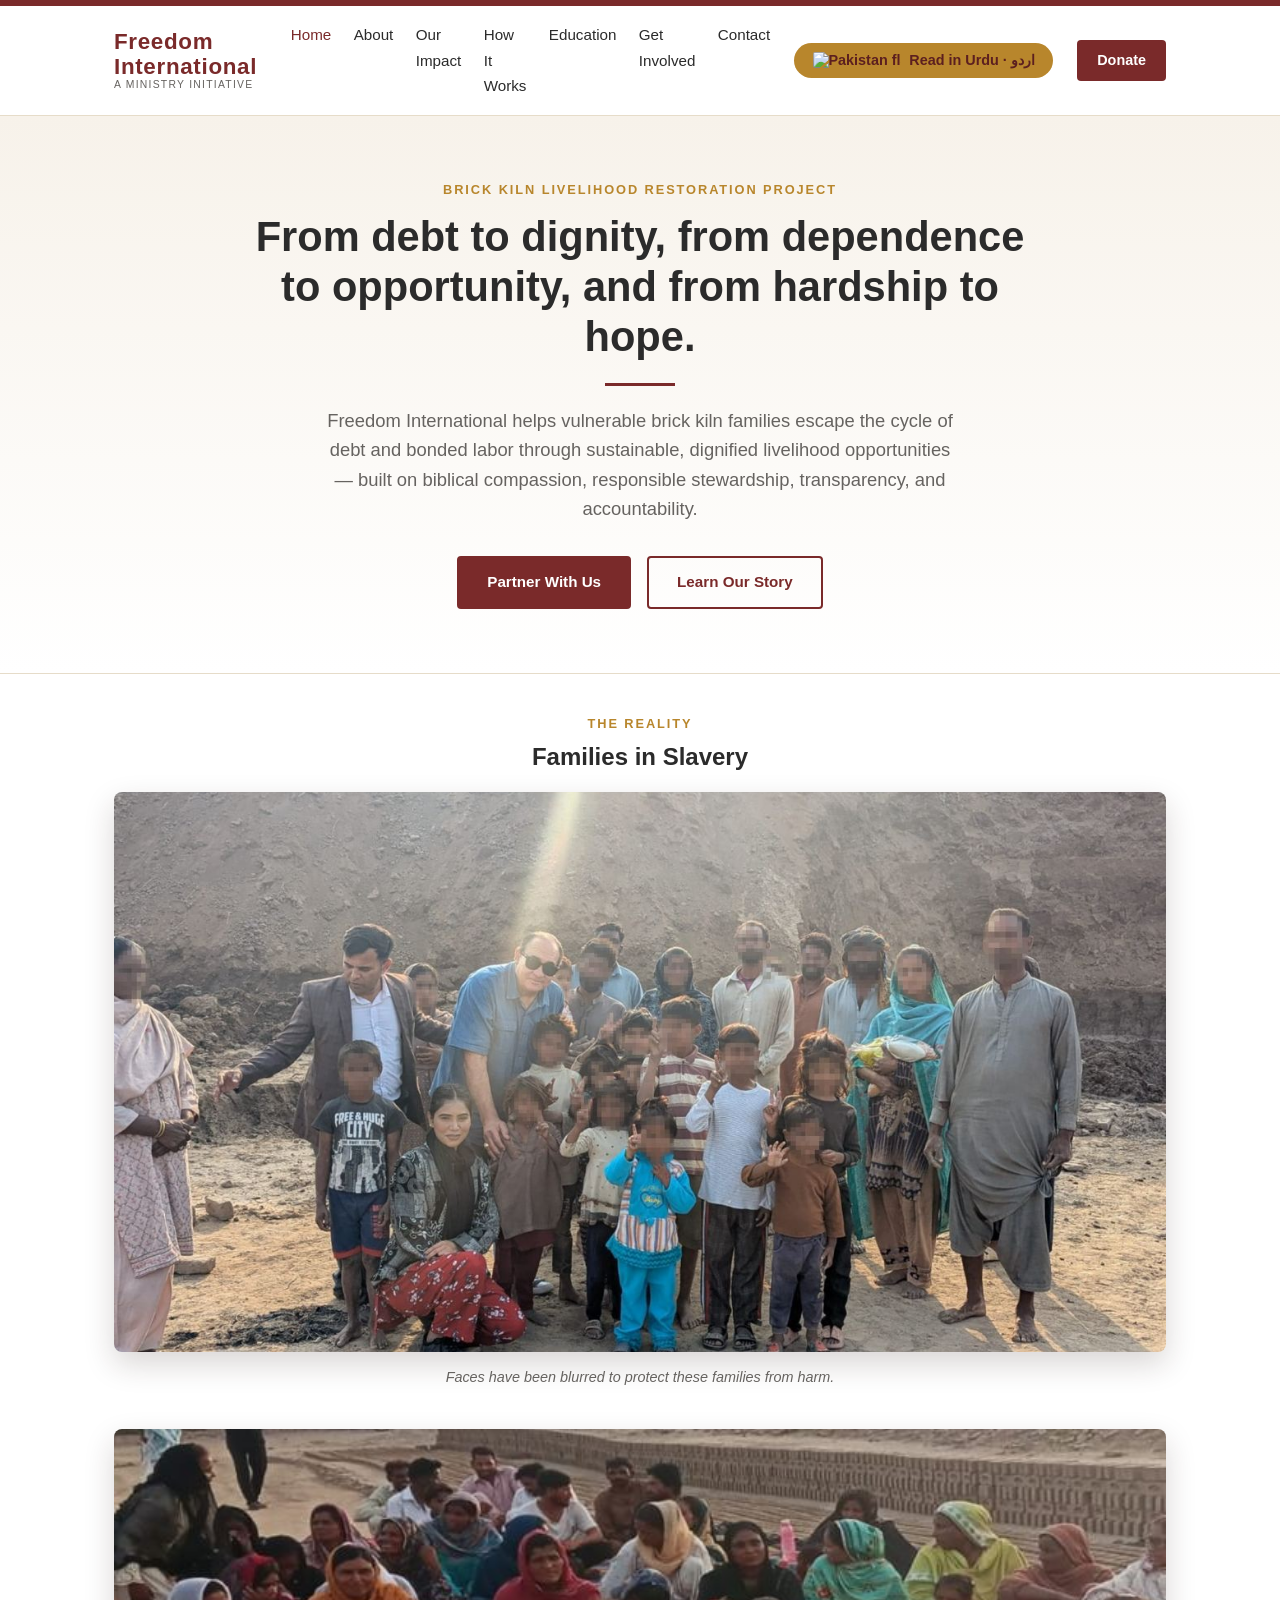
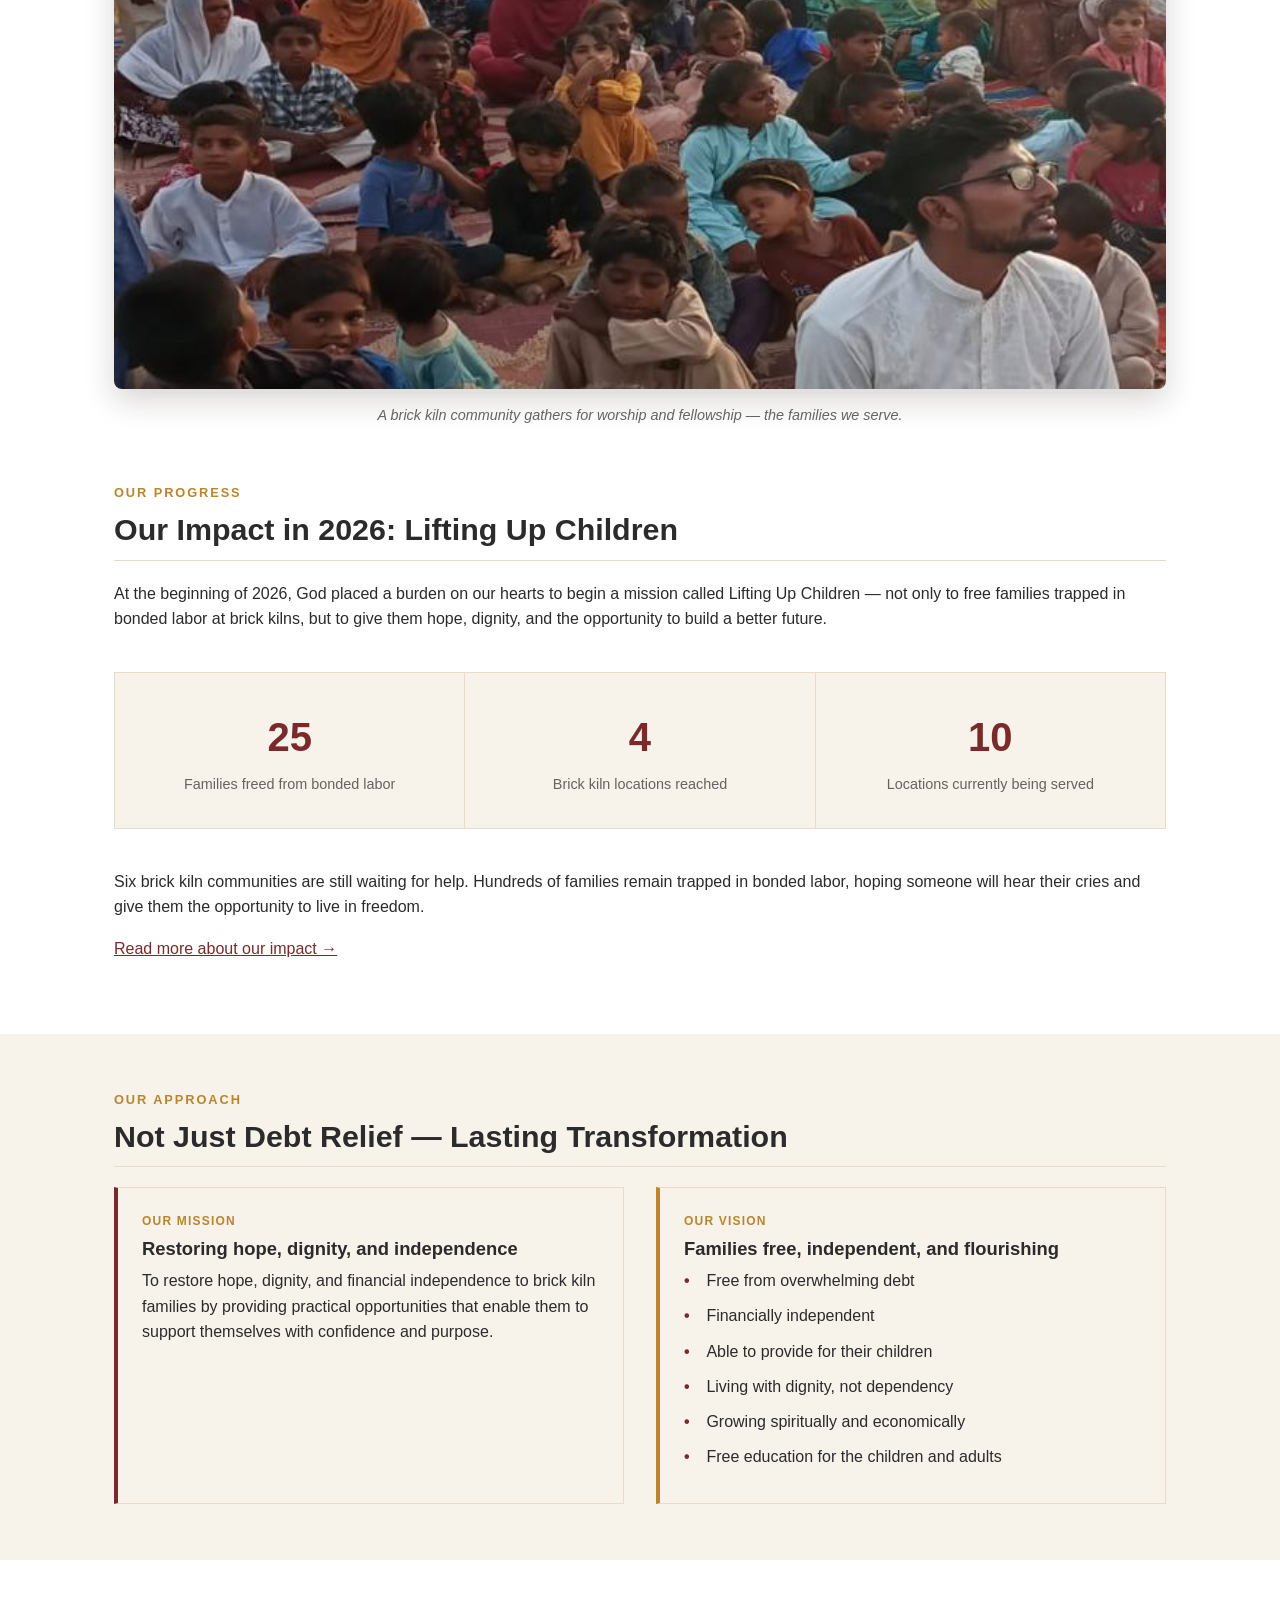
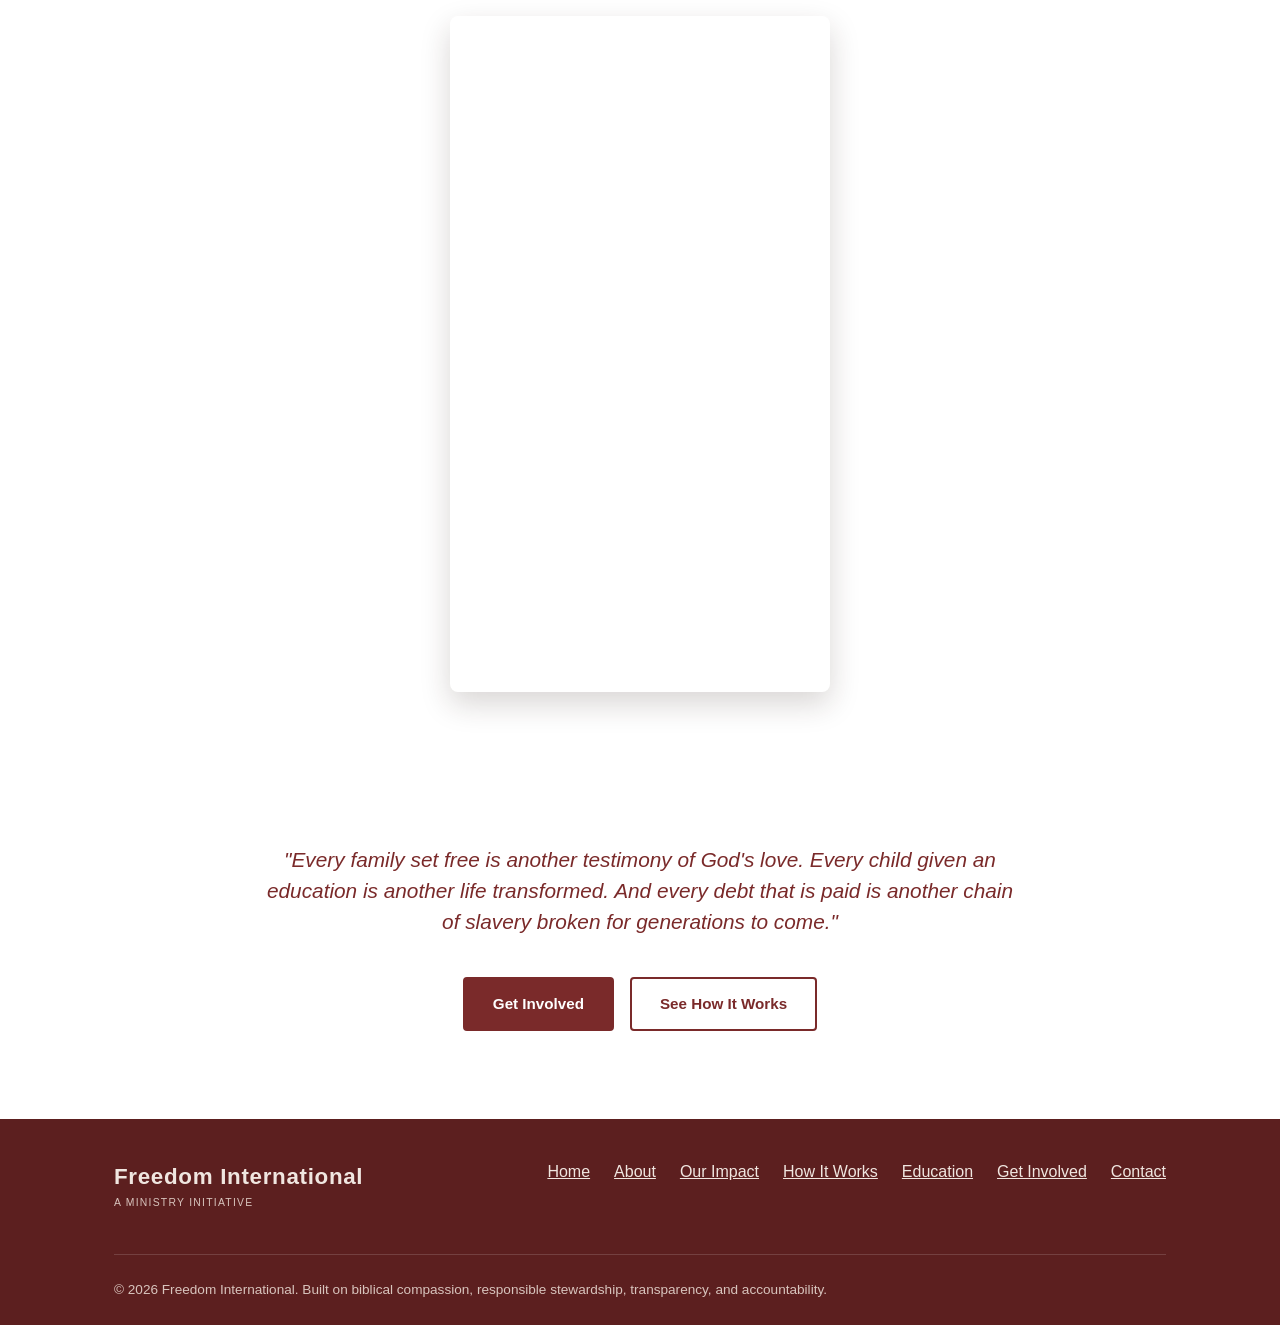
==== commit f025b3c7: "Embed YouTube Shorts video on homepage below Mission/Vision Autoplays muted and loops, sized for the" ====
--- a/index.html
+++ b/index.html
@@ -114,9 +114,17 @@
           <li>Able to provide for their children</li>
           <li>Living with dignity, not dependency</li>
           <li>Growing spiritually and economically</li>
-          <li>Education for the children and adults</li>
+          <li>Free education for the children and adults</li>
         </ul>
       </div>
+    </div>
+  </div>
+</section>
+
+<section class="section">
+  <div class="container">
+    <div class="video-wrapper">
+      <iframe src="https://www.youtube.com/embed/iwJbtgYR5sU?autoplay=1&mute=1&loop=1&playlist=iwJbtgYR5sU&controls=1&rel=0" title="Freedom International video" allow="accelerometer; autoplay; clipboard-write; encrypted-media; gyroscope; picture-in-picture; web-share" allowfullscreen loading="lazy"></iframe>
     </div>
   </div>
 </section>
--- a/styles.css
+++ b/styles.css
@@ -321,6 +321,27 @@
   margin-top: 0.9rem;
 }
 
+/* Video feature */
+.video-wrapper {
+  position: relative;
+  width: 100%;
+  max-width: 380px;
+  margin: 0 auto;
+  aspect-ratio: 9 / 16;
+  border-radius: 8px;
+  overflow: hidden;
+  box-shadow: 0 12px 30px rgba(43, 30, 20, 0.18);
+}
+
+.video-wrapper iframe {
+  position: absolute;
+  top: 0;
+  left: 0;
+  width: 100%;
+  height: 100%;
+  border: 0;
+}
+
 /* Sections */
 .section {
   padding: 3.5rem 0;
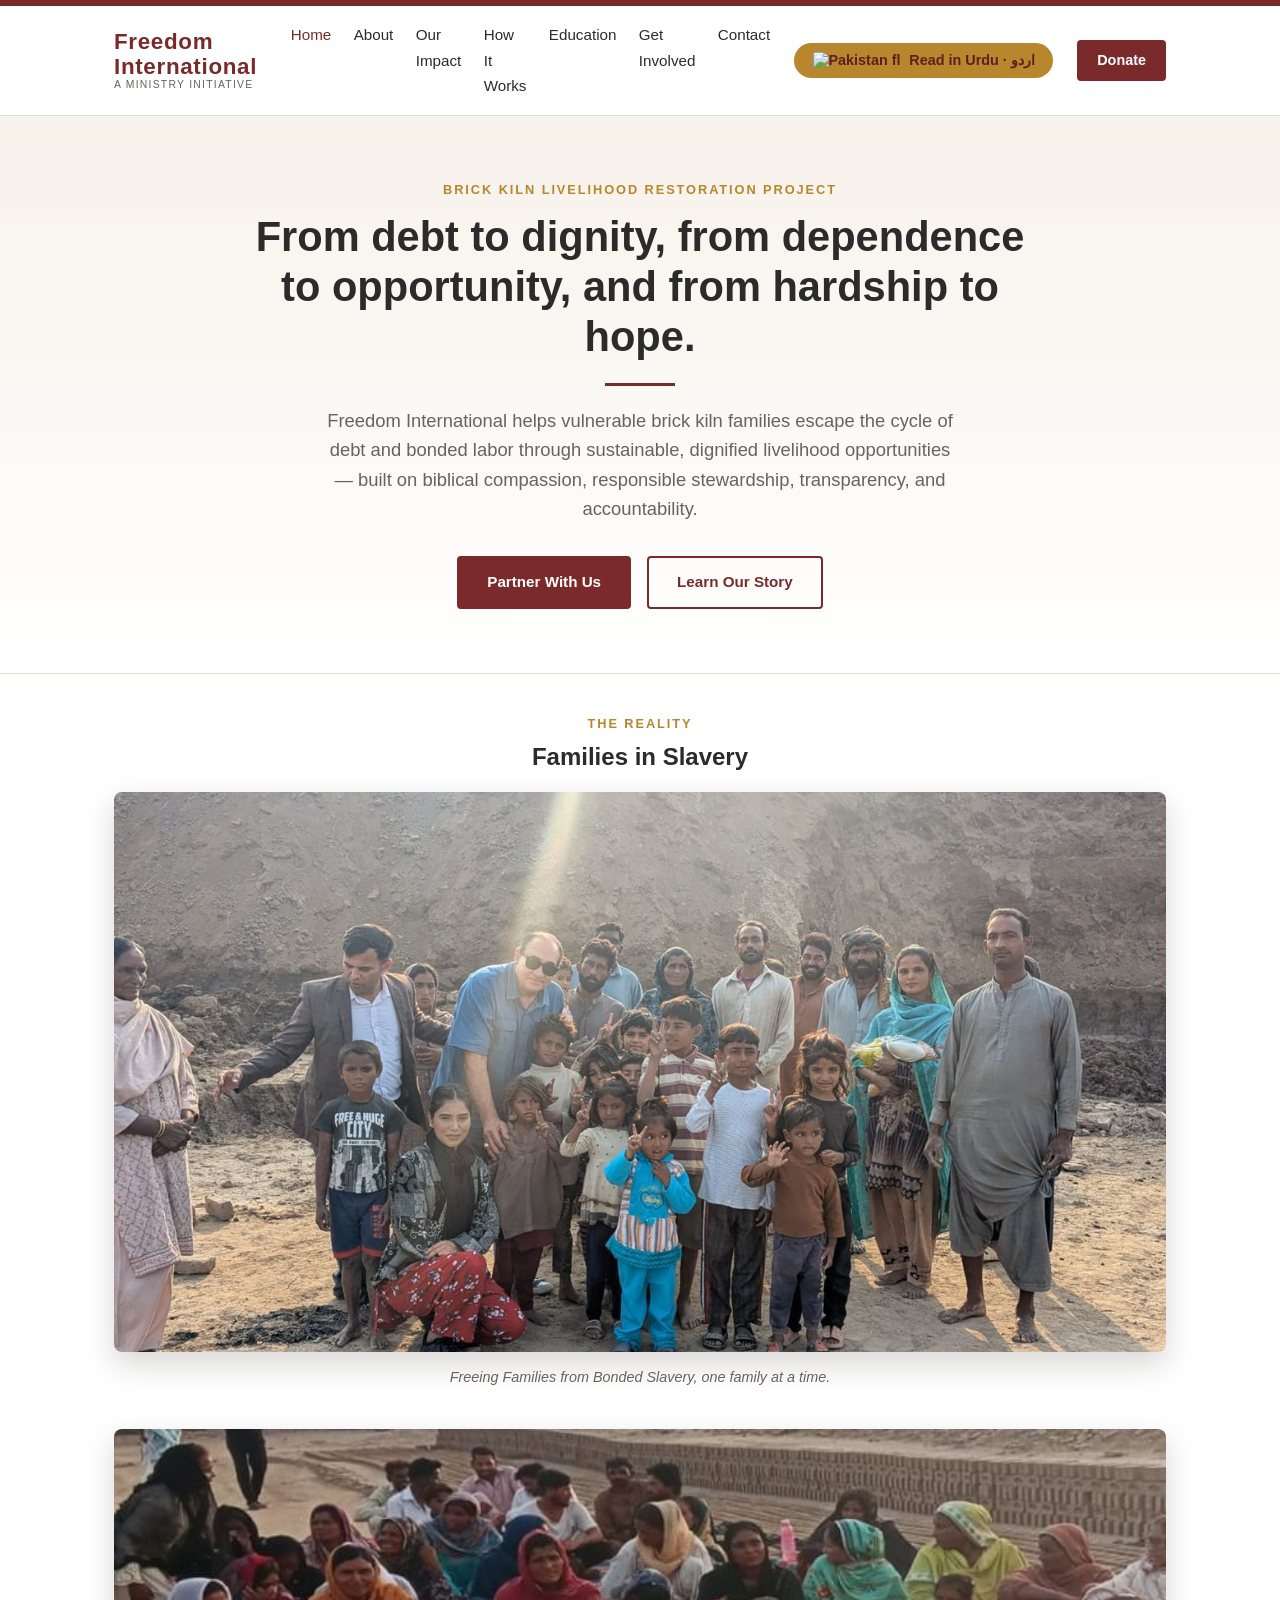
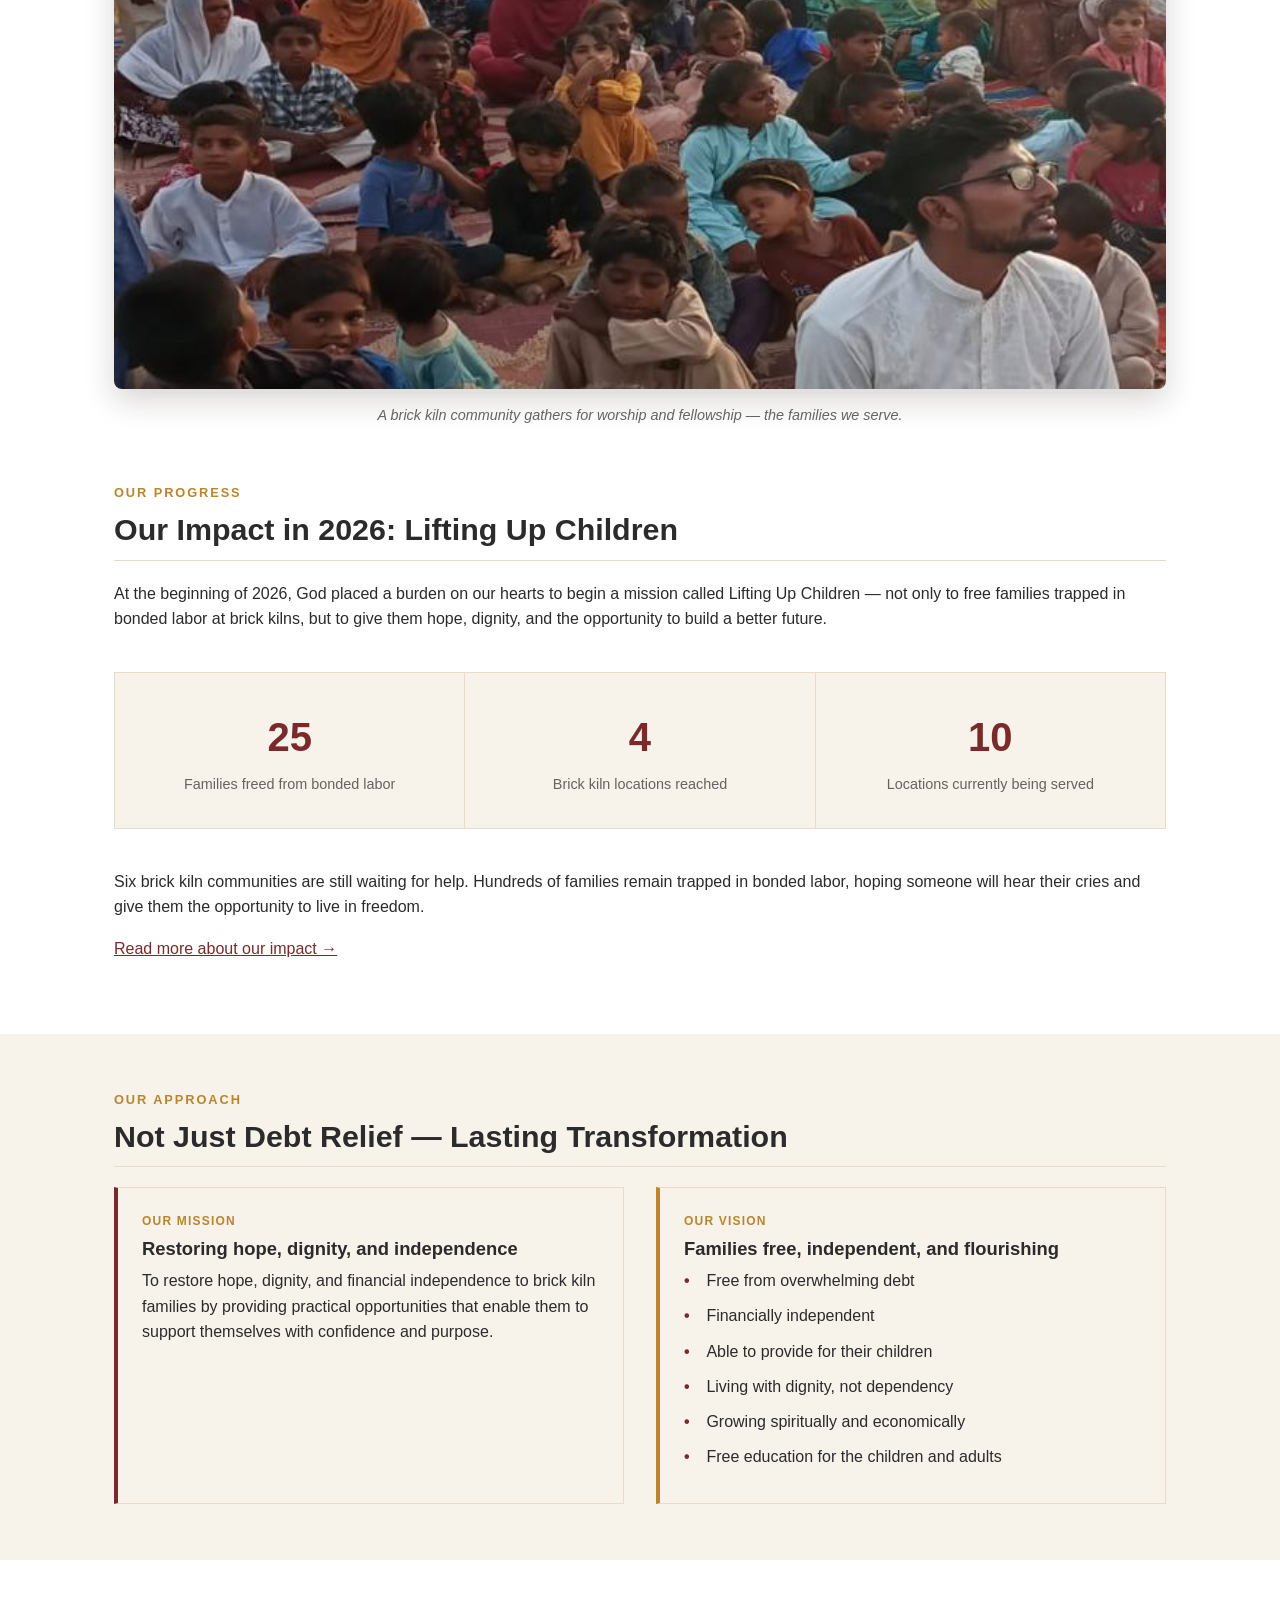
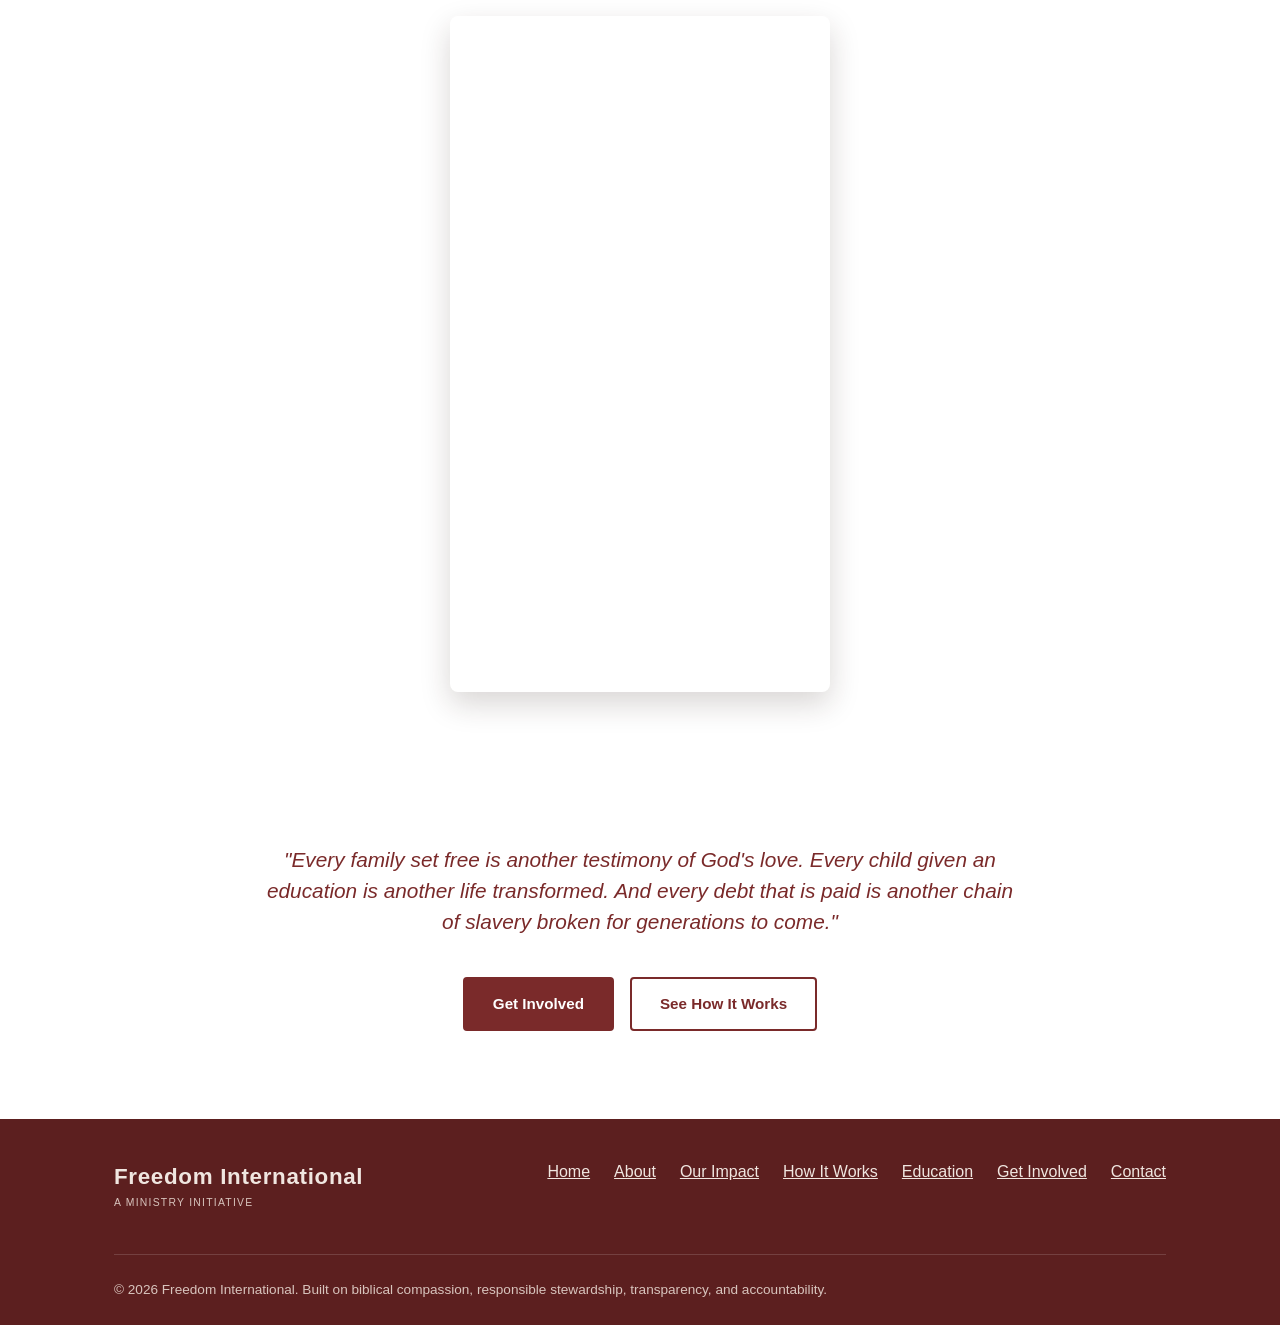
==== commit 0edc4d81: "Manual edits: simplify photo captions and update images Aaron's manual edits: shortened the photo ca" ====
--- a/index.html
+++ b/index.html
@@ -57,7 +57,7 @@
     <h2>Families in Slavery</h2>
     <figure>
       <img src="assets/families.jpg" alt="A family and their children living in bonded labor at a brick kiln, faces blurred for their protection" loading="lazy">
-      <figcaption>Faces have been blurred to protect these families from harm.</figcaption>
+      <figcaption>Freeing Families from Bonded Slavery, one family at a time.</figcaption>
     </figure>
   </div>
 </section>
@@ -124,7 +124,7 @@
 <section class="section">
   <div class="container">
     <div class="video-wrapper">
-      <iframe src="https://www.youtube.com/embed/iwJbtgYR5sU?autoplay=1&mute=1&loop=1&playlist=iwJbtgYR5sU&controls=1&rel=0" title="Freedom International video" allow="accelerometer; autoplay; clipboard-write; encrypted-media; gyroscope; picture-in-picture; web-share" allowfullscreen loading="lazy"></iframe>
+      <iframe src="https://www.youtube.com/embed/4rUpCwBffGY?autoplay=1&mute=1&loop=1&playlist=iwJbtgYR5sU&controls=1&rel=0" title="Freedom International video" allow="accelerometer; autoplay; clipboard-write; encrypted-media; gyroscope; picture-in-picture; web-share" allowfullscreen loading="lazy"></iframe>
     </div>
   </div>
 </section>
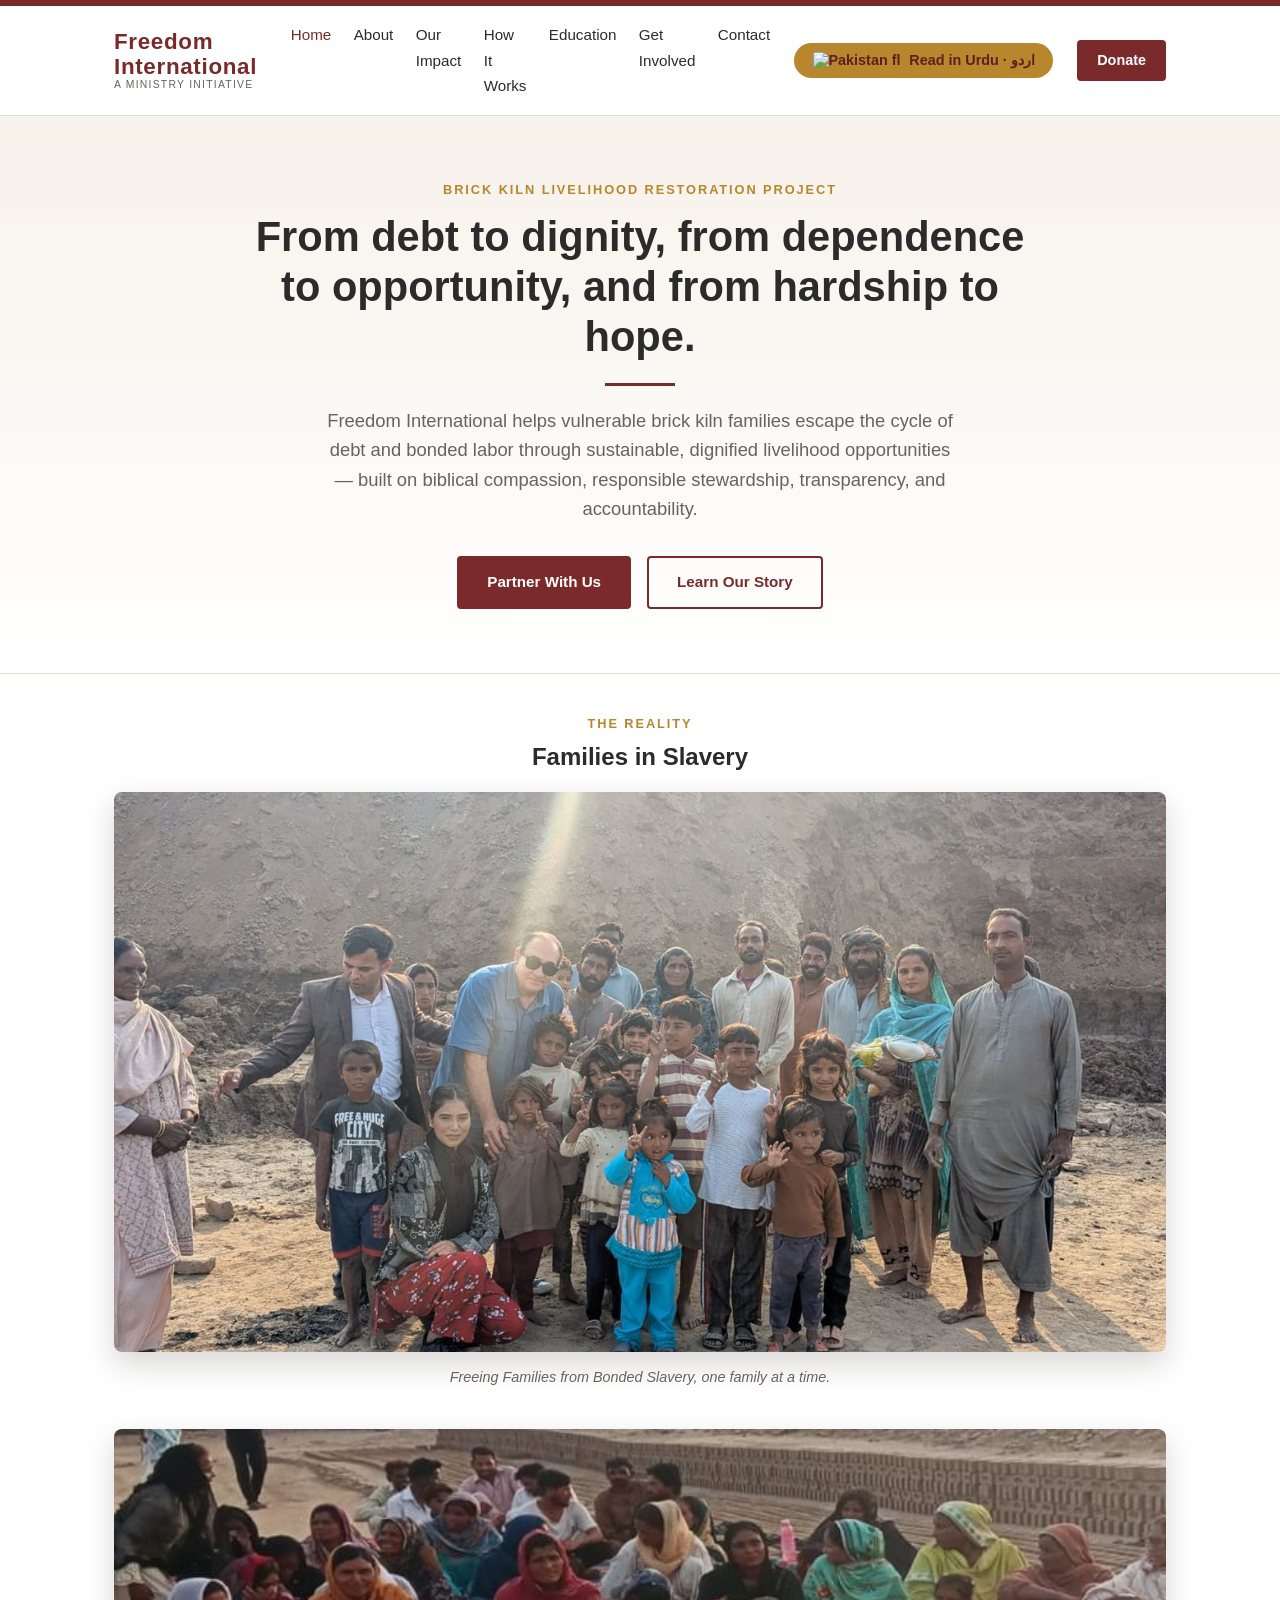
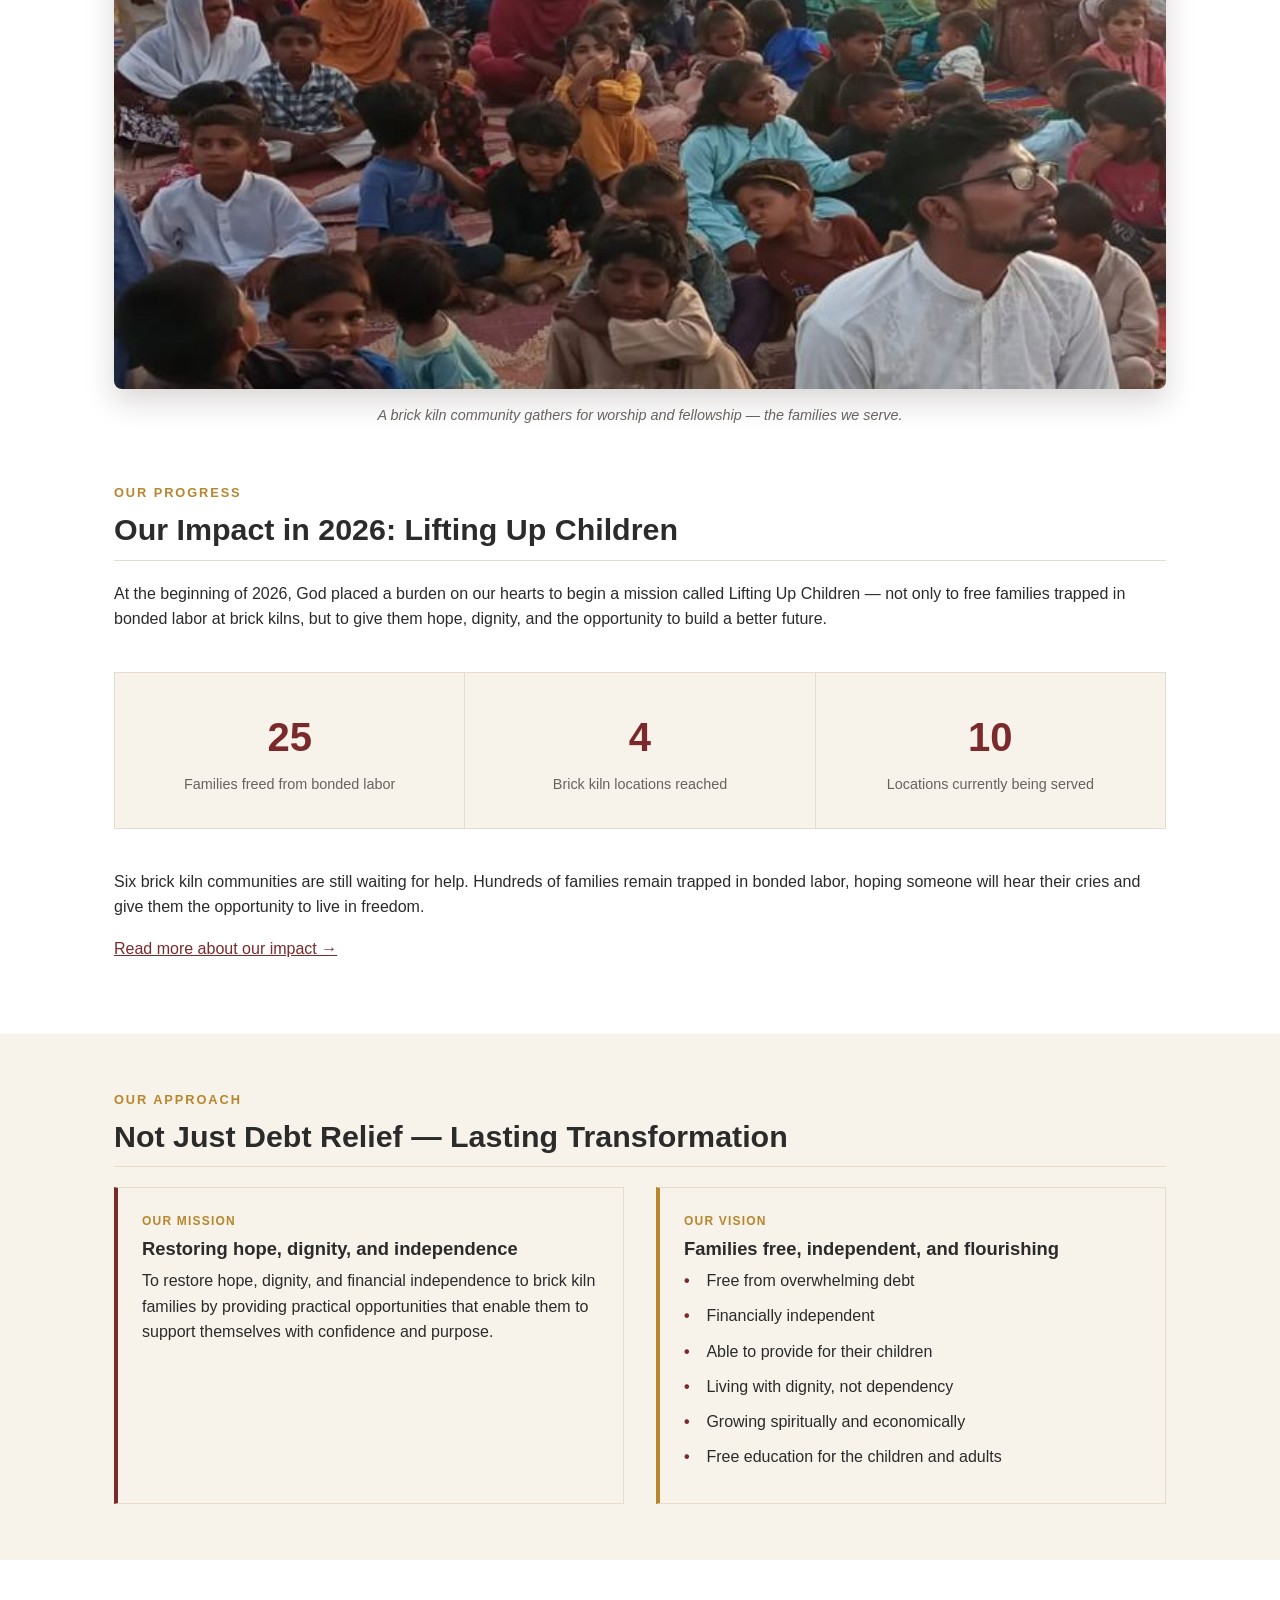
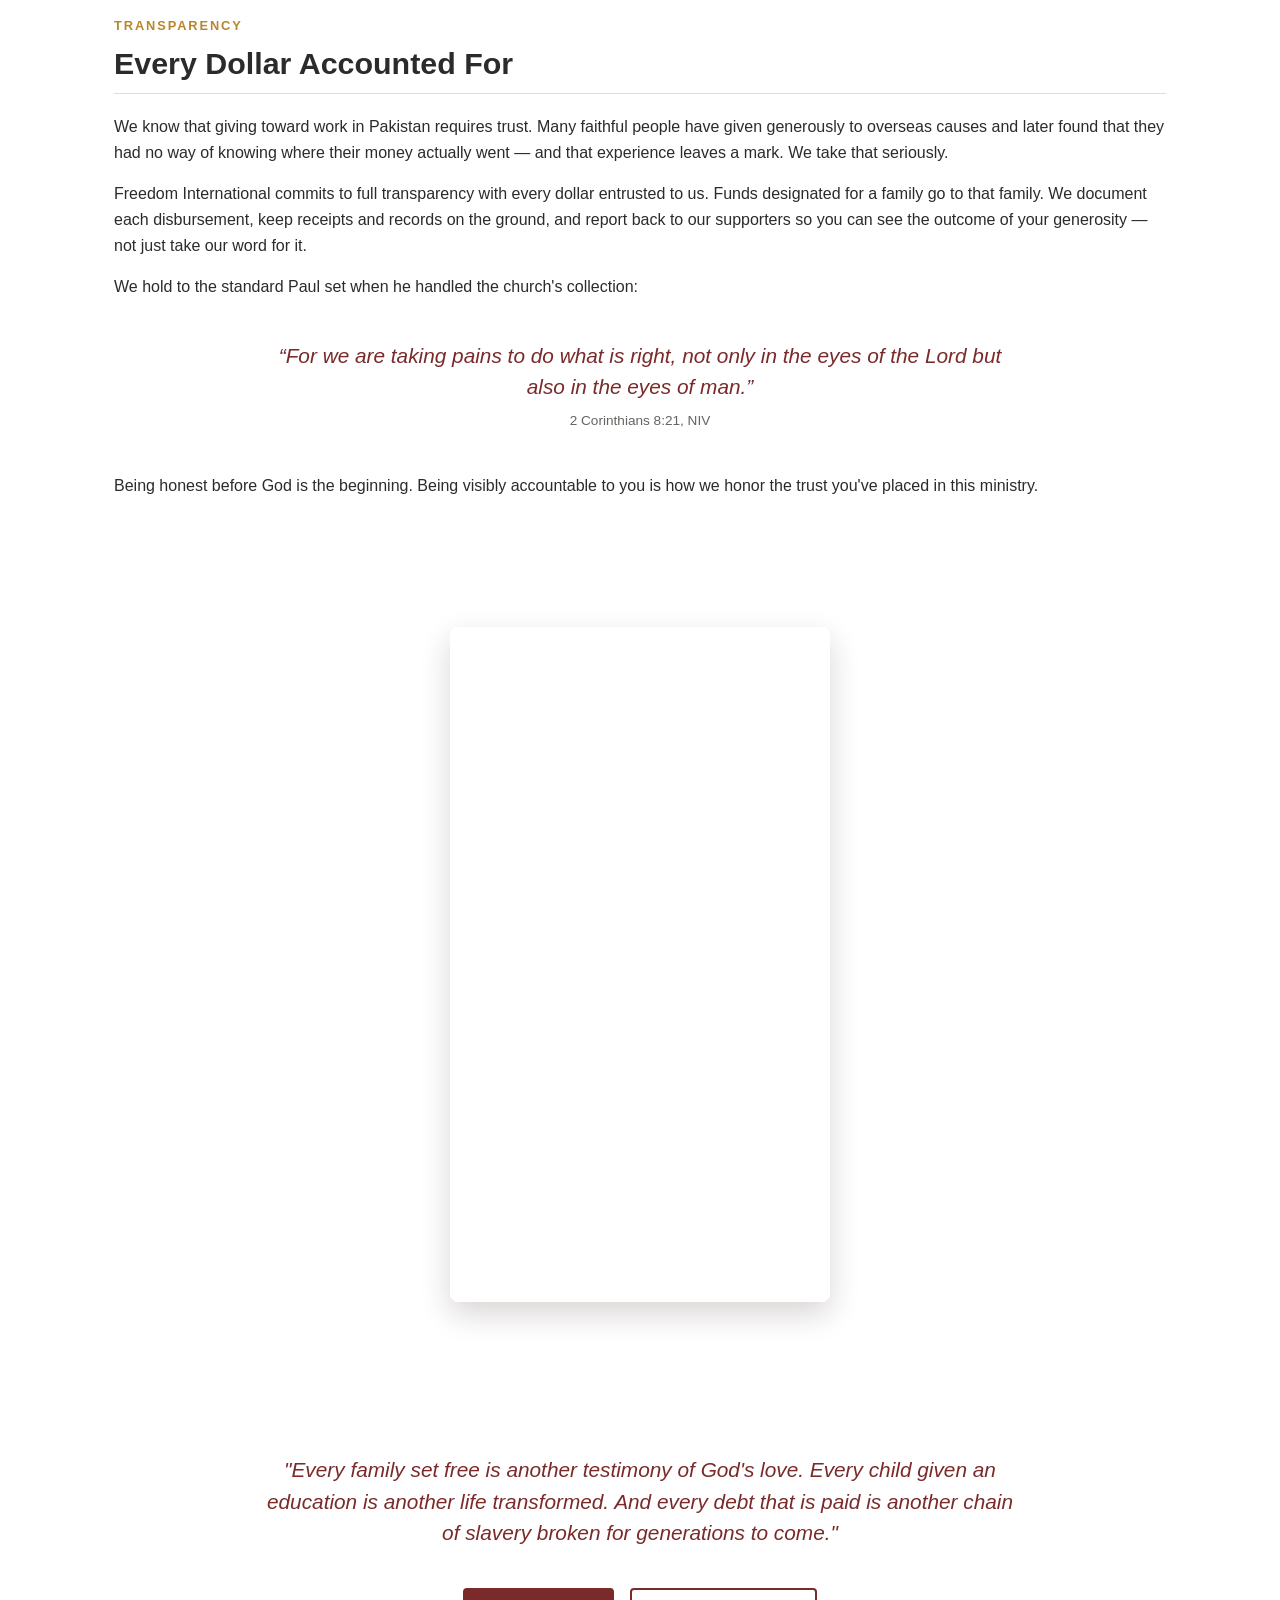
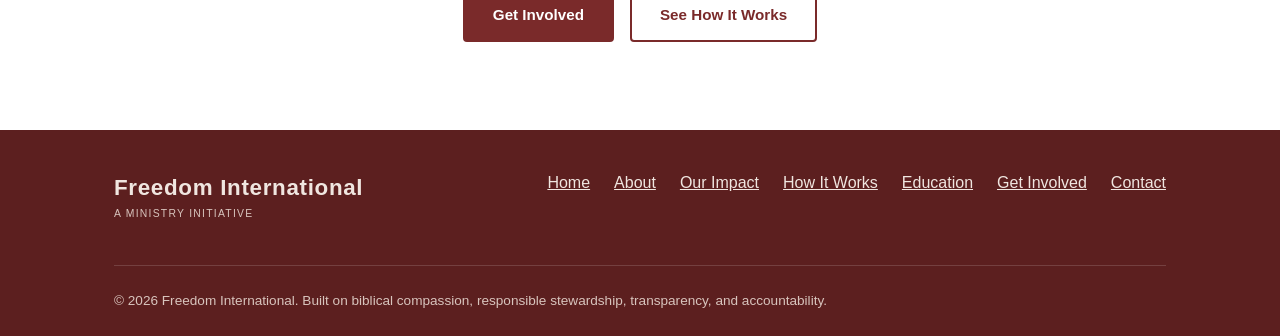
==== commit ac8cb195: "Add "Every Dollar Accounted For" transparency section Addresses donor trust directly, with the 2 Cor" ====
--- a/index.html
+++ b/index.html
@@ -123,8 +123,20 @@
 
 <section class="section">
   <div class="container">
+    <div class="eyebrow">Transparency</div>
+    <h2>Every Dollar Accounted For</h2>
+    <p>We know that giving toward work in Pakistan requires trust. Many faithful people have given generously to overseas causes and later found that they had no way of knowing where their money actually went &mdash; and that experience leaves a mark. We take that seriously.</p>
+    <p>Freedom International commits to full transparency with every dollar entrusted to us. Funds designated for a family go to that family. We document each disbursement, keep receipts and records on the ground, and report back to our supporters so you can see the outcome of your generosity &mdash; not just take our word for it.</p>
+    <p>We hold to the standard Paul set when he handled the church's collection:</p>
+    <p class="pull-quote">&ldquo;For we are taking pains to do what is right, not only in the eyes of the Lord but also in the eyes of man.&rdquo;<br><span style="font-size:0.85rem; font-style:normal; color:var(--text-light);">2 Corinthians 8:21, NIV</span></p>
+    <p>Being honest before God is the beginning. Being visibly accountable to you is how we honor the trust you've placed in this ministry.</p>
+  </div>
+</section>
+
+<section class="section">
+  <div class="container">
     <div class="video-wrapper">
-      <iframe src="https://www.youtube.com/embed/4rUpCwBffGY?autoplay=1&mute=1&loop=1&playlist=iwJbtgYR5sU&controls=1&rel=0" title="Freedom International video" allow="accelerometer; autoplay; clipboard-write; encrypted-media; gyroscope; picture-in-picture; web-share" allowfullscreen loading="lazy"></iframe>
+      <iframe src="https://www.youtube.com/embed/4rUpCwBffGY?autoplay=1&mute=1&loop=1&playlist=4rUpCwBffGY&controls=1&rel=0" title="Freedom International video" allow="accelerometer; autoplay; clipboard-write; encrypted-media; gyroscope; picture-in-picture; web-share" allowfullscreen loading="lazy"></iframe>
     </div>
   </div>
 </section>
